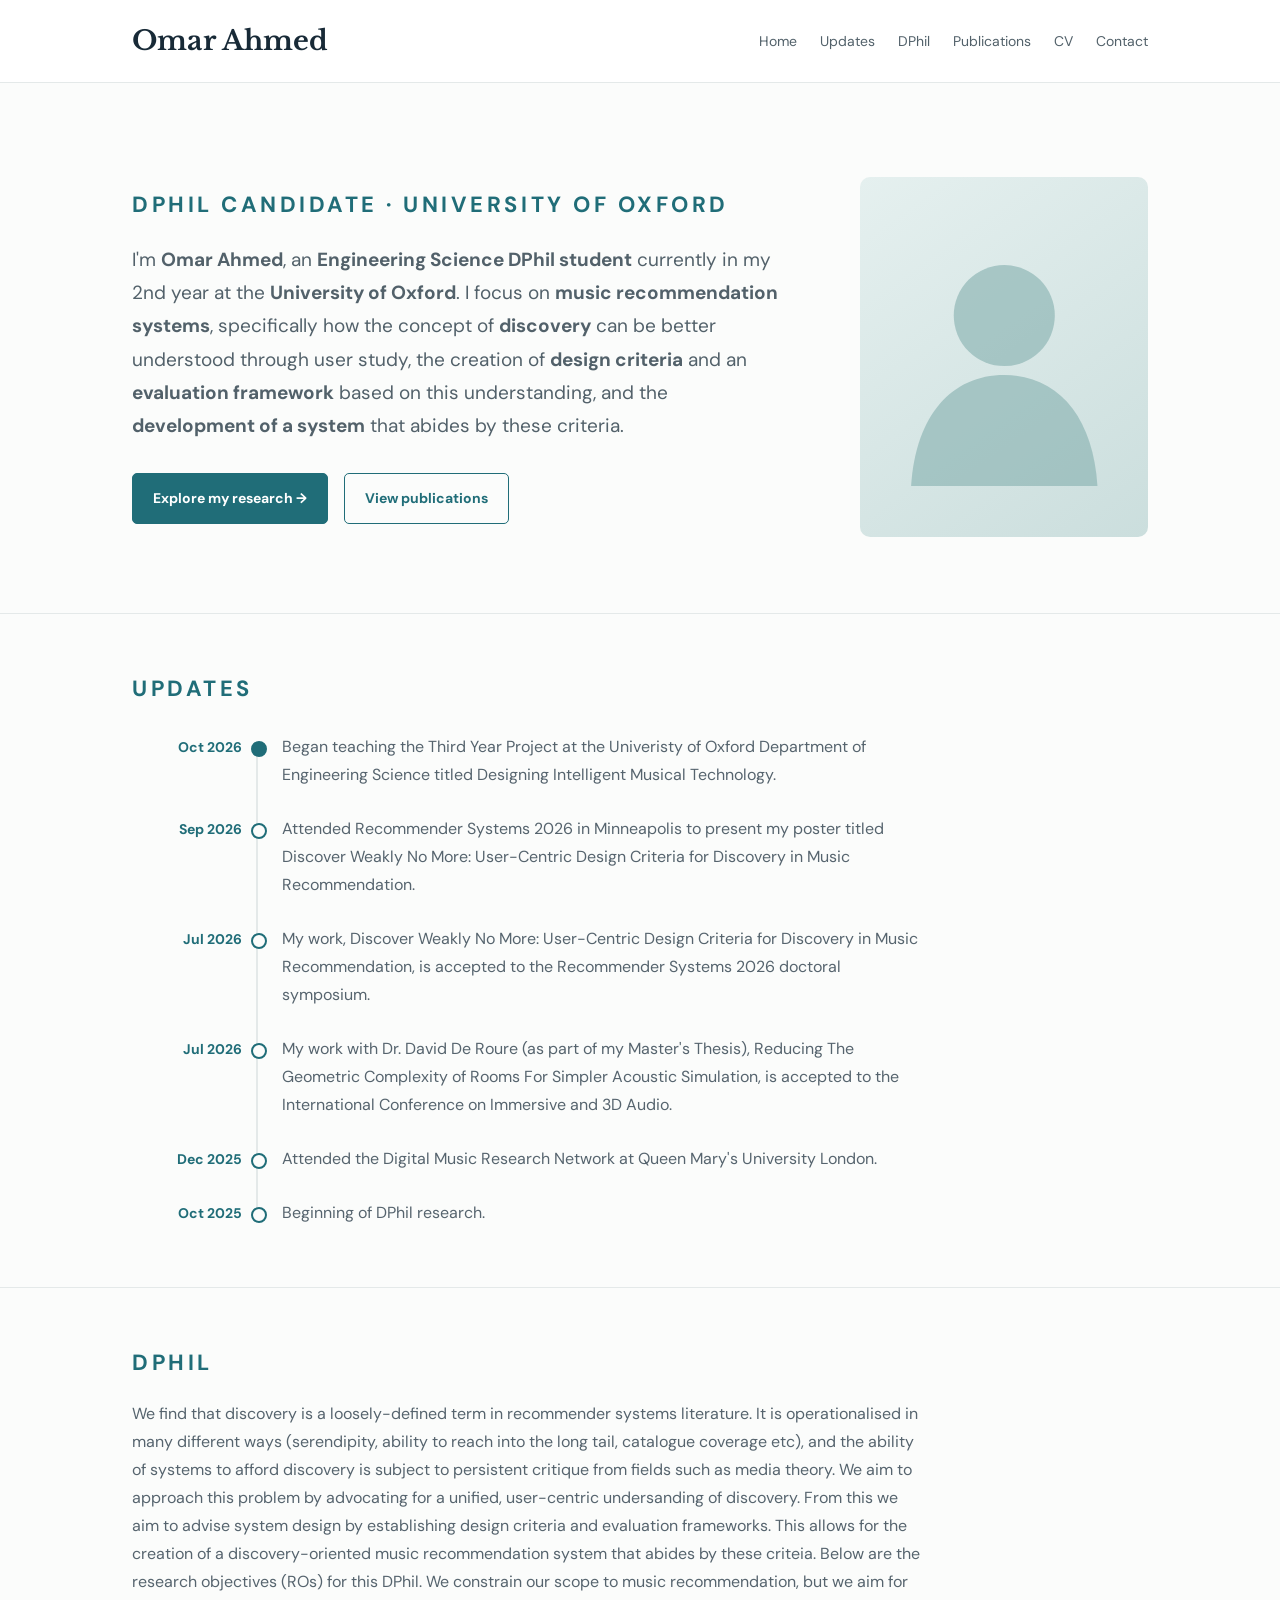
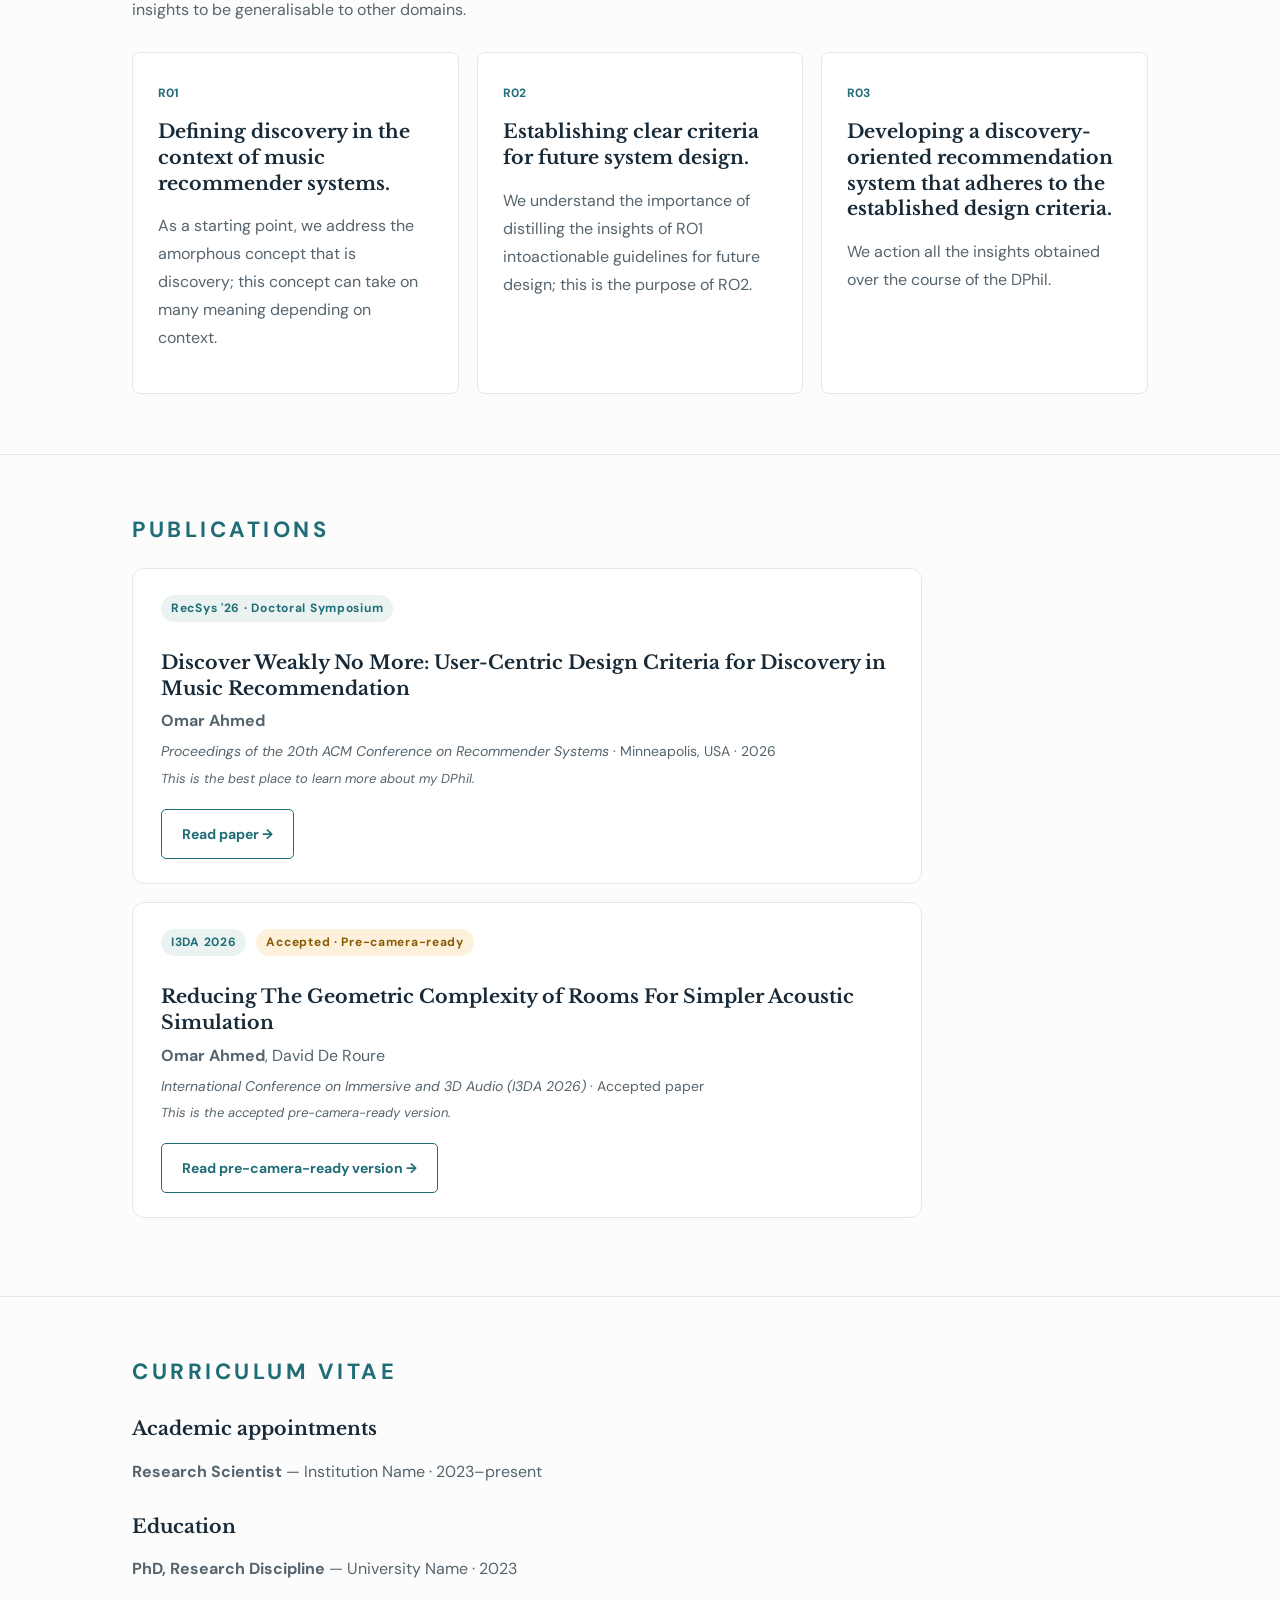
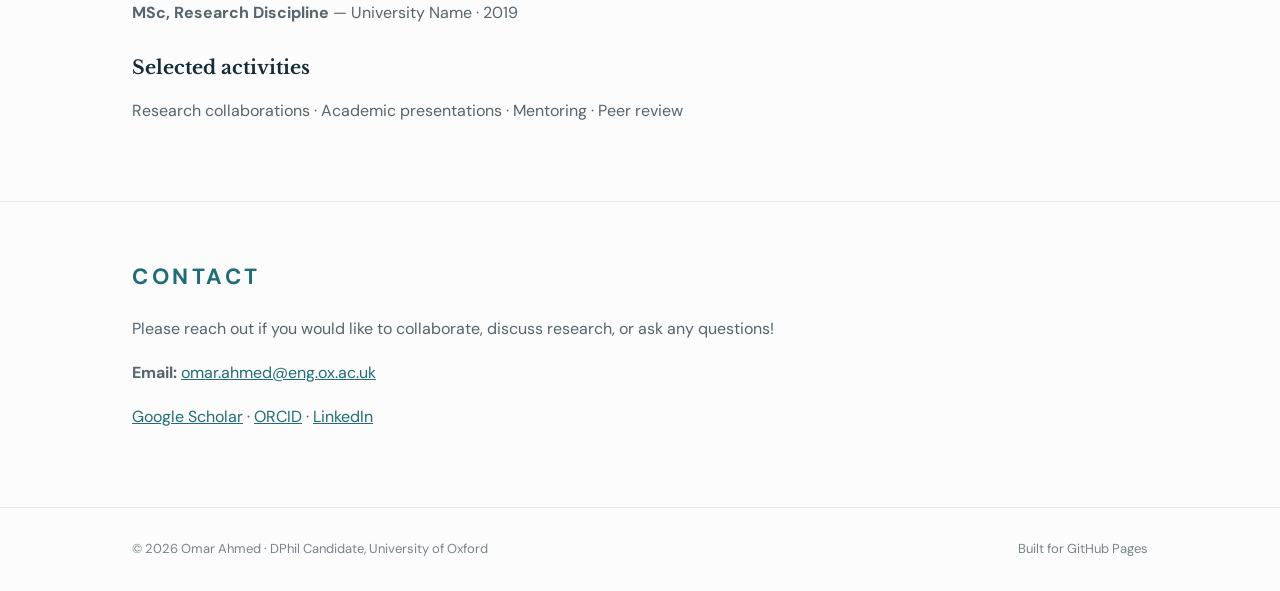
==== docs/index.html @ 311ccd36 "Typo." ====
<!doctype html>
<html lang="en">
<head>
  <meta charset="utf-8">
  <meta name="viewport" content="width=device-width,initial-scale=1">
  <meta name="description" content="Academic profile, research interests, and publications of Omar Ahmed, DPhil Candidate at the University of Oxford.">
  <title>Omar Ahmed</title>
  <link rel="stylesheet" href="assets/style.css">
</head>
<body>
  <header class="top">
    <div class="wrap nav">
      <a class="brand" href="#home">Omar Ahmed</a>
      <nav class="links" aria-label="Main navigation">
        <a href="#home">Home</a>
        <a href="#updates">Updates</a>
        <a href="#dphil">DPhil</a>
        <a href="#publications">Publications</a>
        <a href="#cv">CV</a>
        <a href="#contact">Contact</a>
      </nav>
    </div>
  </header>

  <main>
    <!-- ===== HOME ===== -->
    <section id="home" class="wrap hero">
      <div>
        <h1 class="eyebrow">DPhil Candidate · University of Oxford</h1>
        <p class="lead">I'm <strong>Omar Ahmed</strong>, an <strong>Engineering Science DPhil student</strong> currently in my 2nd year at the <strong>University of Oxford</strong>. I focus on <strong>music recommendation systems</strong>, specifically how the concept of <strong>discovery</strong> can be better understood through user study, the creation of <strong>design criteria</strong> and an <strong>evaluation framework</strong> based on this understanding, and the <strong>development of a system</strong> that abides by these criteria.</p>
        <a class="btn primary" href="#dphil">Explore my research →</a>
        <a class="btn" href="#publications">View publications</a>
      </div>
      <div class="portrait" role="img" aria-label="Abstract placeholder for a profile photograph">
        <svg viewBox="0 0 200 230" xmlns="http://www.w3.org/2000/svg"><circle cx="100" cy="78" r="45" fill="#8bb4b3"/><path d="M17 230c4-63 36-99 83-99s79 36 83 99" fill="#8bb4b3"/></svg>
      </div>
    </section>

    <!-- ===== UPDATES ===== -->
    <section id="updates" class="section">
      <div class="wrap">
        <h2 class="eyebrow">Updates</h2>
        <!-- Newest first. To add an update, copy one <li>…</li> block to the top of the list and edit the date and text. -->
        <ol class="timeline">
          <li>
            <time datetime="2026-09">Oct 2026</time>
            <p>Began teaching the Third Year Project at the Univeristy of Oxford Department of Engineering Science titled Designing Intelligent Musical Technology.</p>
          </li>
          <li>
            <time datetime="2026-09">Sep 2026</time>
            <p>Attended Recommender Systems 2026 in Minneapolis to present my poster titled Discover Weakly No More: User-Centric Design Criteria for Discovery in Music Recommendation.</p>
          </li>
          <li>
            <time datetime="2026-07">Jul 2026</time>
            <p>My work, Discover Weakly No More: User-Centric Design Criteria for Discovery in Music Recommendation, is accepted to the Recommender Systems 2026 doctoral symposium.</p>
          </li>
          <li>
            <time datetime="2026-07">Jul 2026</time>
            <p>My work with Dr. David De Roure (as part of my Master's Thesis), Reducing The Geometric Complexity of Rooms For Simpler Acoustic Simulation, is accepted to the International Conference on Immersive and 3D Audio.</p>
          </li>
          <li>
            <time datetime="2025-12">Dec 2025</time>
            <p>Attended the Digital Music Research Network at Queen Mary's University London.</p>
          </li>
          <li>
            <time datetime="2025-10">Oct 2025</time>
            <p>Beginning of DPhil research.</p>
          </li>
        </ol>
      </div>
    </section>

    <!-- ===== DPHIL ===== -->
    <section id="dphil" class="section">
      <div class="wrap">
        <h2 class="eyebrow">DPhil</h2>
        <div class="bodycopy">
          <p>We find that discovery is a loosely-defined term in recommender systems literature. It is operationalised in many different ways (serendipity, ability to reach into the long tail, catalogue coverage etc), and the ability of systems to afford discovery is subject to persistent critique from fields such as media theory. We aim to approach this problem by advocating for a unified, user-centric undersanding of discovery. From this we aim to advise system design by establishing design criteria and evaluation frameworks. This allows for the creation of a discovery-oriented music recommendation system that abides by these criteia. Below are the research objectives (ROs) for this DPhil. We constrain our scope to music recommendation, but we aim for insights to be generalisable to other domains.</p>
        </div>
        <div class="grid">
          <article class="card"><span>R01</span><h3>Defining discovery in the context of music recommender systems.</h3><p>As a starting point, we address the amorphous concept that is discovery; this concept can take on many meaning depending on context.</p></article>
          <article class="card"><span>R02</span><h3>Establishing clear criteria for future system design.</h3><p>We understand the importance of distilling the insights of RO1 intoactionable guidelines for future design; this is the purpose of RO2.</p></article>
          <article class="card"><span>R03</span><h3>Developing a discovery-oriented recommendation system that adheres to the established design criteria.</h3><p>We action all the insights obtained over the course of the DPhil.</p></article>
        </div>
      </div>
    </section>

    <!-- ===== PUBLICATIONS ===== -->
    <section id="publications" class="section">
      <div class="wrap">
        <h2 class="eyebrow">Publications</h2>
        <div class="bodycopy">
          <!-- To add a publication, copy one <article class="pub-card">…</article> block (newest first) and edit it. -->
          <article class="pub-card">
            <span class="pub-venue">RecSys '26 · Doctoral Symposium</span>
            <h3>Discover Weakly No More: User-Centric Design Criteria for Discovery in Music Recommendation</h3>
            <p class="pub-authors"><strong>Omar Ahmed</strong></p>
            <p class="pub-meta"><em>Proceedings of the 20th ACM Conference on Recommender Systems</em> · Minneapolis, USA · 2026</p>
            <p class="pub-note">This is the best place to learn more about my DPhil.</p>
            <a class="btn" href="https://doi.org/10.1145/3773078.3831939" target="_blank" rel="noopener">Read paper →</a>
          </article>
          <article class="pub-card">
            <span class="pub-venue">I3DA 2026</span> <span class="pub-status">Accepted · Pre-camera-ready</span>
            <h3>Reducing The Geometric Complexity of Rooms For Simpler Acoustic Simulation</h3>
            <p class="pub-authors"><strong>Omar Ahmed</strong>, David De Roure</p>
            <p class="pub-meta"><em>International Conference on Immersive and 3D Audio (I3DA 2026)</em> · Accepted paper</p>
            <p class="pub-note">This is the accepted pre-camera-ready version.</p>
            <a class="btn" href="https://drive.google.com/file/d/1aXZH6NoQjSpm8DouuwkZsJVxv54fdjSW/view" target="_blank" rel="noopener">Read pre-camera-ready version →</a>
          </article>
        </div>
      </div>
    </section>

    <!-- ===== CV ===== -->
    <section id="cv" class="section">
      <div class="wrap">
        <h2 class="eyebrow">Curriculum vitae</h2>
        <div class="bodycopy">
          <h3>Academic appointments</h3>
          <p><strong>Research Scientist</strong> — Institution Name · 2023–present</p>
          <h3>Education</h3>
          <p><strong>PhD, Research Discipline</strong> — University Name · 2023</p>
          <p><strong>MSc, Research Discipline</strong> — University Name · 2019</p>
          <h3>Selected activities</h3>
          <p>Research collaborations · Academic presentations · Mentoring · Peer review</p>
          <!-- Add your CV as docs/cv.pdf, then remove the comment markers around this button:
          <p><a class="btn primary" href="cv.pdf" download>Download CV (PDF)</a></p>
          -->
        </div>
      </div>
    </section>

    <!-- ===== CONTACT ===== -->
    <section id="contact" class="section">
      <div class="wrap">
        <h2 class="eyebrow">Contact</h2>
        <div class="bodycopy">
          <p>Please reach out if you would like to collaborate, discuss research, or ask any questions!</p>
          <p><strong>Email:</strong> <a href="mailto:omar.ahmed@eng.ox.ac.uk">omar.ahmed@eng.ox.ac.uk</a></p>
          <p><a href="https://scholar.google.com/citations?hl=en&user=UNm_Z9YAAAAJ">Google Scholar</a> · <a href="https://orcid.org/0009-0005-3501-5098">ORCID</a> · <a href="https://www.linkedin.com/in/omar-hmb-ahmed">LinkedIn</a></p>
        </div>
      </div>
    </section>
  </main>

  <footer class="footer">
    <div class="wrap"><span>© 2026 Omar Ahmed · DPhil Candidate, University of Oxford</span><span>Built for GitHub Pages</span></div>
  </footer>

  <!-- Back-to-top button: appears once you scroll down past the first screen -->
  <a href="#home" class="to-top" id="toTop" aria-label="Back to top">↑</a>
  <script>
    var toTop = document.getElementById('toTop');
    window.addEventListener('scroll', function () {
      toTop.classList.toggle('show', window.scrollY > 500);
    });
  </script>
</body>
</html>
---- docs/assets/style.css ----
@import url('https://fonts.googleapis.com/css2?family=DM+Sans:wght@400;500;600;700&family=Libre+Baskerville:wght@400;700&display=swap');:root{--ink:#182a37;--muted:#64717a;--accent:#206d78;--line:#e4e9e9;--bg:#fbfcfb}*{box-sizing:border-box}html{scroll-behavior:smooth}body{margin:0;background:var(--bg);color:var(--ink);font-family:'DM Sans',sans-serif;line-height:1.75}a{color:var(--accent)}.wrap{max-width:1080px;margin:auto;padding:0 32px}.top{border-bottom:1px solid var(--line);background:white}.nav{min-height:82px;display:flex;align-items:center;justify-content:space-between;gap:20px}.brand{font-family:'Libre Baskerville',serif;font-size:27px;color:var(--ink);text-decoration:none;font-weight:700}.links{display:flex;gap:23px;flex-wrap:wrap}.links a{color:#52616a;text-decoration:none;font-size:14px}.links a:hover,.links a[aria-current]{color:var(--accent)}.hero{padding-block:94px 76px;display:grid;grid-template-columns:1.6fr .7fr;gap:70px;align-items:center}.eyebrow{text-transform:uppercase;letter-spacing:.19em;color:var(--accent);font-size:12px;font-weight:700}h1,h2,h3{font-family:'Libre Baskerville',serif;line-height:1.35}h1{font-size:clamp(37px,5vw,62px);margin:14px 0 21px;letter-spacing:-.045em}h2{font-size:32px;letter-spacing:-.035em}h3{font-size:19px}.lead{font-size:19px;color:#52616a;max-width:650px}.btn{display:inline-block;padding:12px 20px;border:1px solid var(--accent);border-radius:5px;text-decoration:none;margin:12px 12px 0 0;font-size:14px;font-weight:700}.btn.primary{background:var(--accent);color:white}.portrait{aspect-ratio:4/5;background:linear-gradient(145deg,#e5f0ef,#cbdedd);border-radius:10px;display:grid;place-items:center;overflow:hidden}.portrait svg{width:78%;opacity:.65}.section{padding:60px 0;border-top:1px solid var(--line)}.section p{color:#56646e}.grid{display:grid;grid-template-columns:repeat(3,1fr);gap:18px;margin-top:28px}.card{background:white;border:1px solid var(--line);padding:25px;border-radius:8px}.card span{color:var(--accent);font-weight:700;font-size:12px}.card h3{margin:13px 0 8px}.pagehead{padding:65px 0 35px}.pagehead h1{font-size:47px}.bodycopy{max-width:790px;padding-bottom:65px}.bodycopy h2{margin-top:38px}.pub{padding:24px 0;border-bottom:1px solid var(--line)}.pub h3{margin:0 0 8px}.pub p{margin:4px 0}.small{font-size:14px}.footer{border-top:1px solid var(--line);padding:30px 0;color:#78858a;font-size:13px}.footer .wrap{display:flex;justify-content:space-between;gap:20px}.note{background:#eaf3f1;padding:18px 22px;border-left:3px solid var(--accent);border-radius:3px}@media(max-width:760px){.nav{align-items:flex-start;flex-direction:column;padding-top:22px;padding-bottom:22px}.links{gap:14px}.hero{grid-template-columns:1fr;padding-block:55px}.portrait{max-width:260px}.grid{grid-template-columns:1fr}.pagehead h1{font-size:37px}.footer .wrap{display:block}}
/* Single-page layout: navbar stays at the top, nav links scroll to sections */
.top{position:sticky;top:0;z-index:10}
section[id]{scroll-margin-top:82px}
.section .bodycopy{padding-bottom:0}
.section .bodycopy h3{margin:28px 0 6px}
@media(max-width:760px){.nav{min-height:0;padding-top:14px;padding-bottom:14px;gap:6px}section[id]{scroll-margin-top:110px}}
/* Updates timeline: date on the left, dot on the line, text on the right */
.timeline{list-style:none;margin:28px 0 0;padding:0;max-width:790px}
.timeline li{display:grid;grid-template-columns:110px 1fr;gap:0 28px;position:relative;padding-bottom:26px}
.timeline li:last-child{padding-bottom:0}
.timeline li::before{content:"";position:absolute;left:124px;top:14px;bottom:-14px;width:2px;background:var(--line)}
.timeline li:last-child::before{display:none}
.timeline li::after{content:"";position:absolute;left:119px;top:8px;width:12px;height:12px;border-radius:50%;background:var(--bg);border:2px solid var(--accent)}
.timeline li:first-child::after{background:var(--accent)}
.timeline time{text-align:right;color:var(--accent);font-weight:700;font-size:14px;padding-top:2px;white-space:nowrap}
.timeline p{margin:0 0 0 12px;color:#56646e}
@media(max-width:760px){.timeline li{grid-template-columns:1fr;padding-left:28px}.timeline li::before{left:5px}.timeline li::after{left:0}.timeline time{text-align:left}.timeline p{margin:0}}
/* Section labels used as the section headings (and the line above the intro) */
h1.eyebrow,h2.eyebrow{font-family:'DM Sans',sans-serif;font-size:22px;letter-spacing:.16em;line-height:1.4;margin:0 0 22px}
@media(max-width:760px){h1.eyebrow,h2.eyebrow{font-size:18px}}

/* Publication cards: rounded box with venue tag, title, authors, venue, and link */
.pub-card{background:white;border:1px solid var(--line);border-radius:12px;padding:24px 28px;margin-bottom:18px}
.pub-card h3{margin:10px 0 6px}
.pub-card p{margin:4px 0}
.pub-venue{display:inline-block;background:#eaf3f1;color:var(--accent);font-weight:700;font-size:12px;letter-spacing:.06em;padding:3px 10px;border-radius:999px}
.pub-authors{color:var(--ink)}
.pub-meta{font-size:14px;color:var(--muted)}
.pub-card .btn{margin-top:14px}
@media(max-width:760px){.pub-card{padding:20px}}
.pub-status{display:inline-block;background:#fdf1dc;color:#8a5a00;font-weight:700;font-size:12px;letter-spacing:.06em;padding:3px 10px;border-radius:999px;margin-left:6px}
.pub-note{font-size:13px;color:var(--muted);font-style:italic}
/* Back-to-top button: hidden until the page is scrolled down */
.to-top{position:fixed;right:24px;bottom:calc(24px + env(safe-area-inset-bottom,0px));width:46px;height:46px;border-radius:50%;background:var(--accent);color:white;display:grid;place-items:center;text-decoration:none;font-size:20px;font-weight:700;box-shadow:0 4px 14px rgba(24,42,55,.18);opacity:0;visibility:hidden;transform:translateY(10px);transition:opacity .25s,transform .25s,visibility .25s;z-index:20}
.to-top.show{opacity:1;visibility:visible;transform:none}
.to-top:hover{background:#185a63}
@media(max-width:760px){.to-top{right:16px;bottom:calc(16px + env(safe-area-inset-bottom,0px))}}
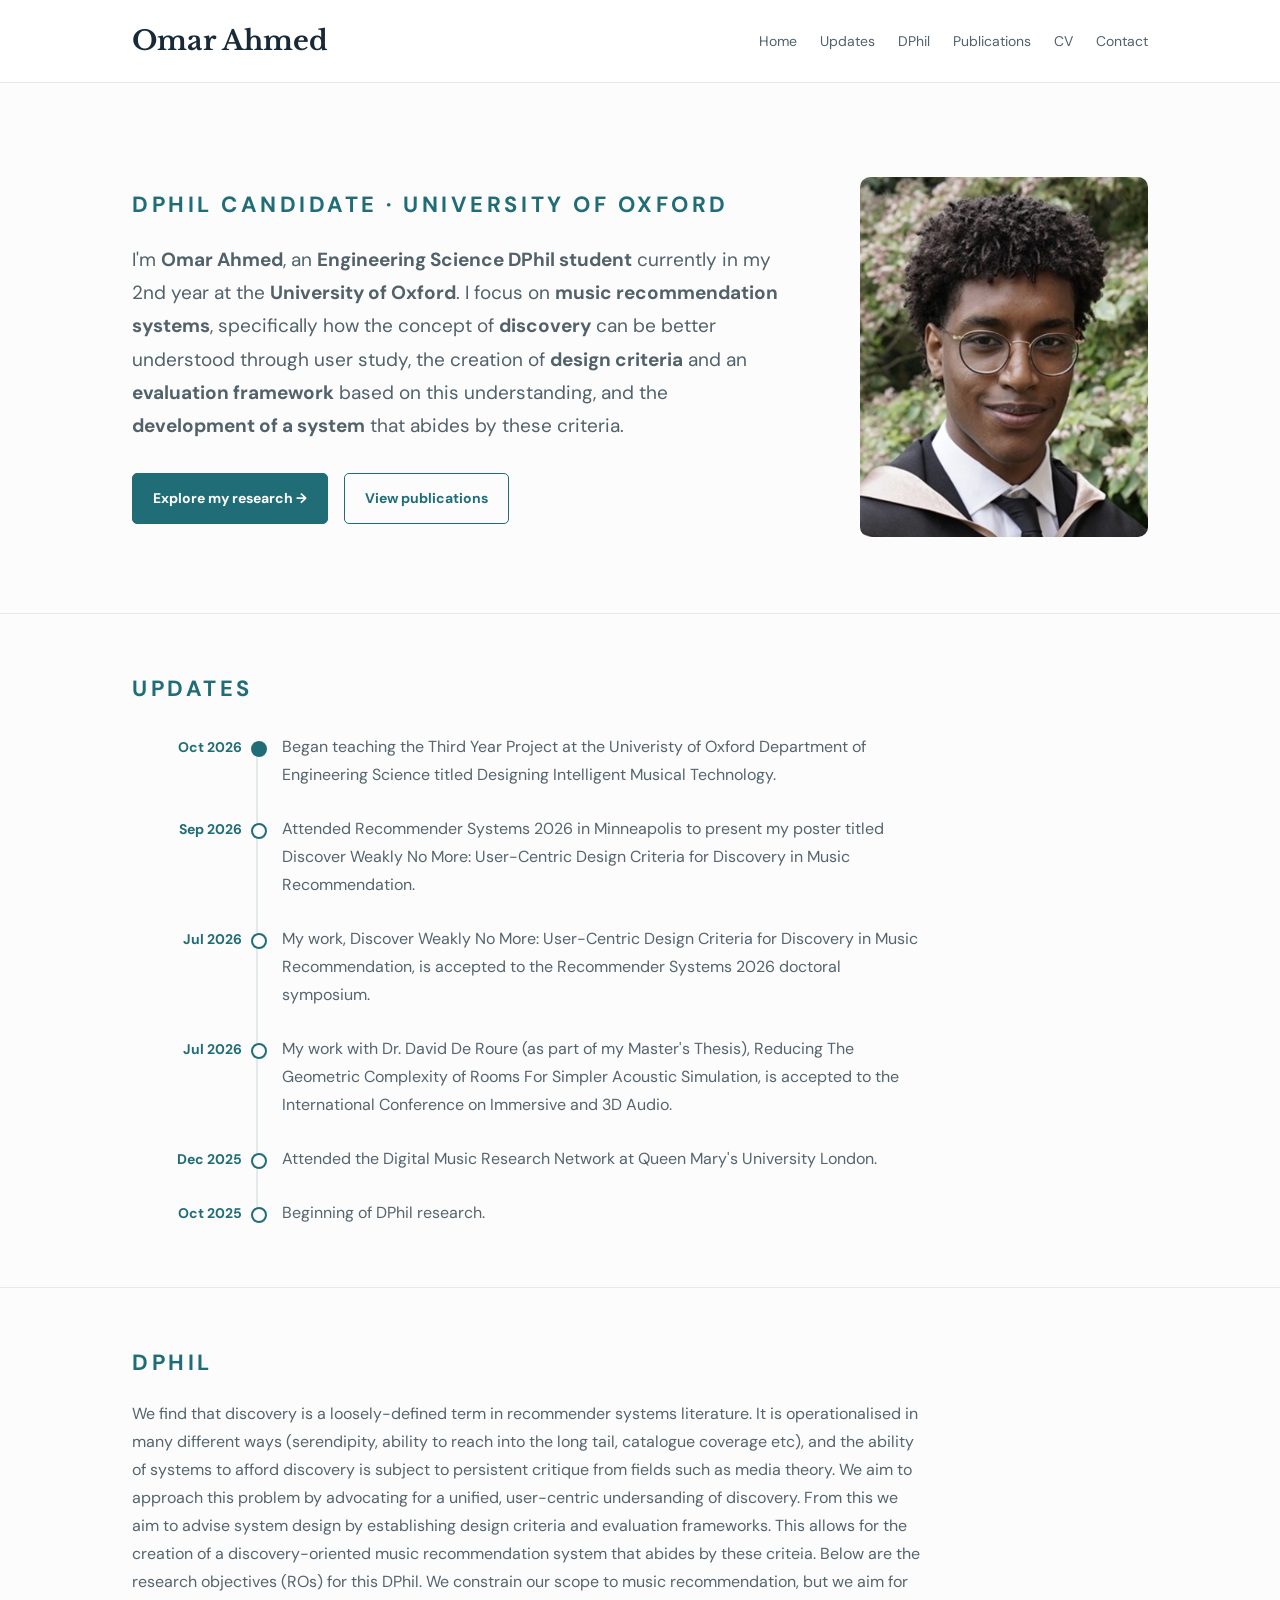
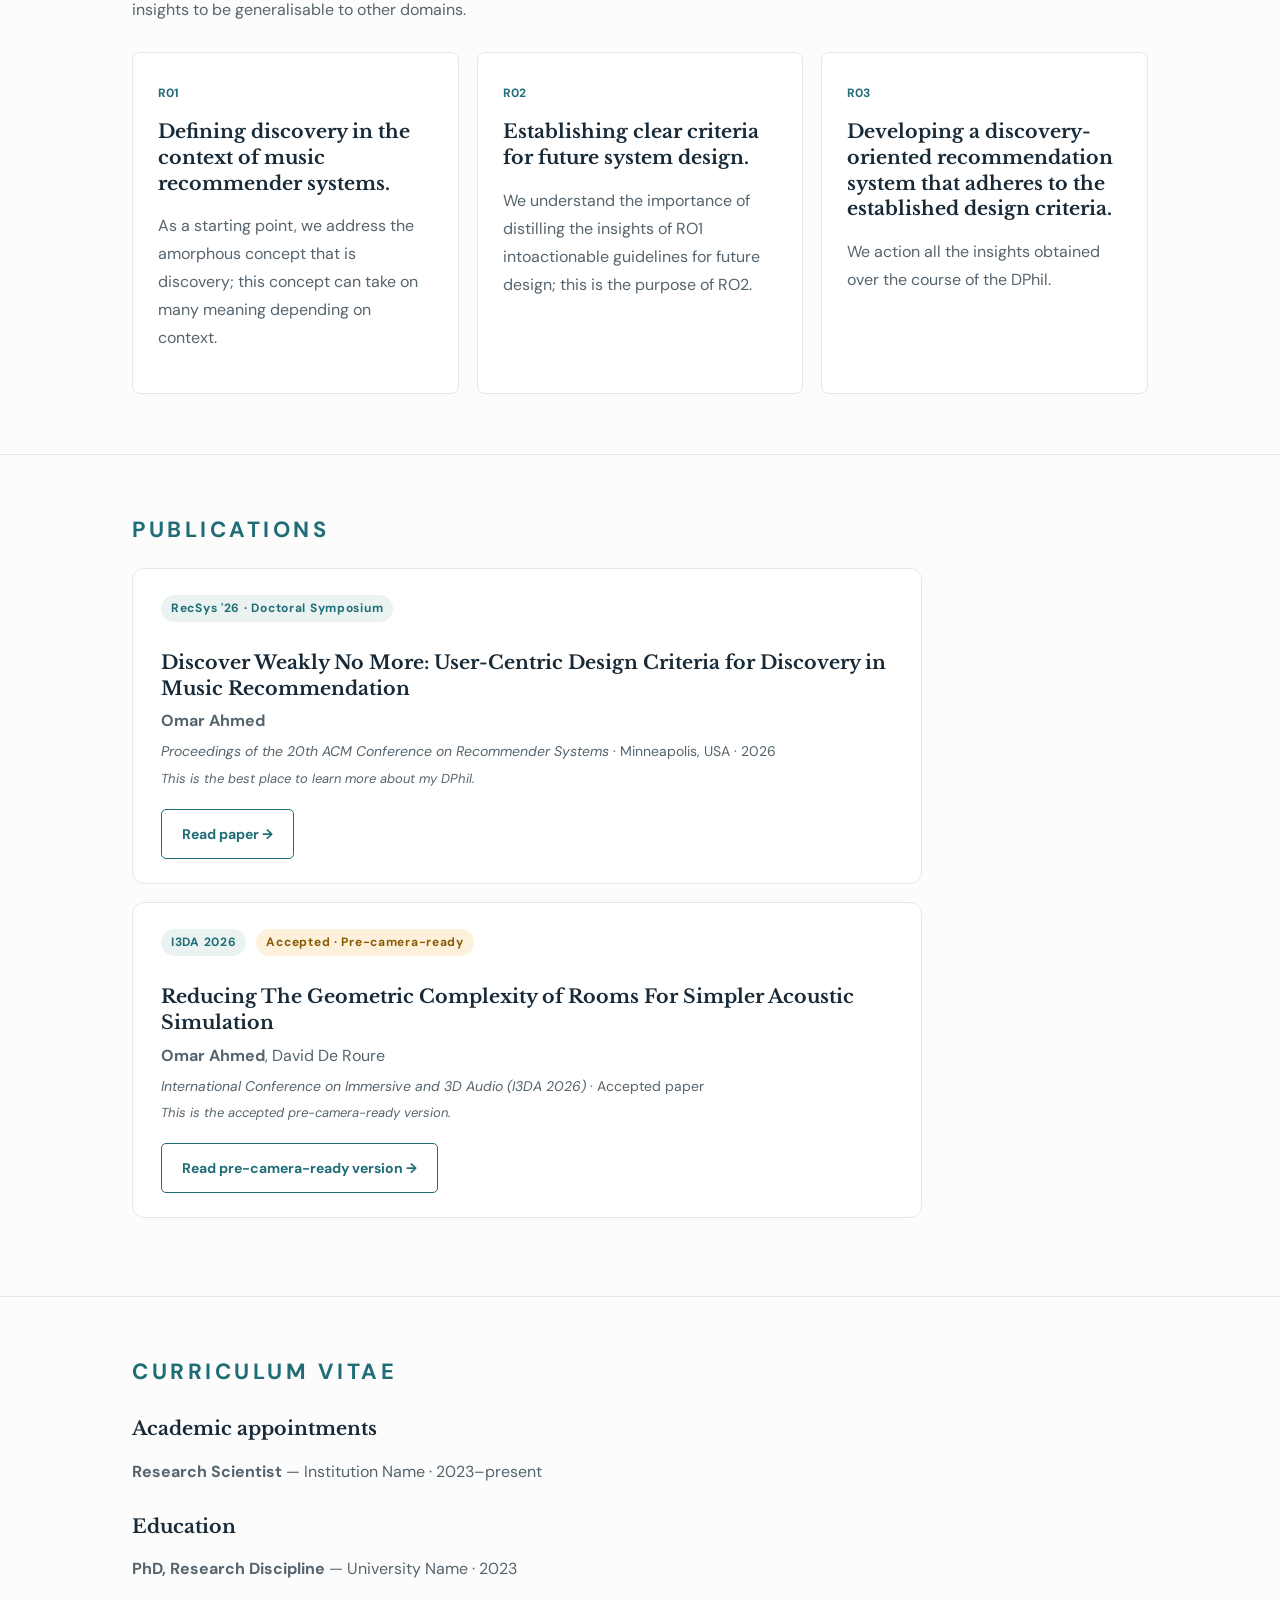
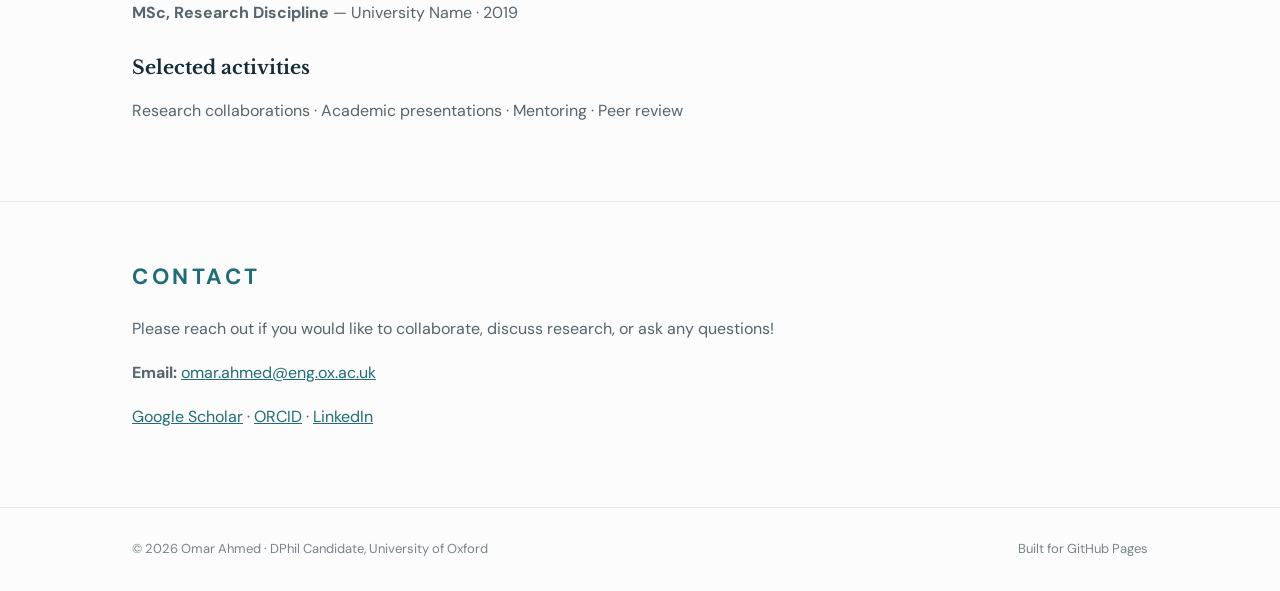
==== commit 358fab54: "Inserted headshot." ====
--- a/docs/index.html
+++ b/docs/index.html
@@ -31,8 +31,8 @@
         <a class="btn primary" href="#dphil">Explore my research →</a>
         <a class="btn" href="#publications">View publications</a>
       </div>
-      <div class="portrait" role="img" aria-label="Abstract placeholder for a profile photograph">
-        <svg viewBox="0 0 200 230" xmlns="http://www.w3.org/2000/svg"><circle cx="100" cy="78" r="45" fill="#8bb4b3"/><path d="M17 230c4-63 36-99 83-99s79 36 83 99" fill="#8bb4b3"/></svg>
+      <div class="portrait">
+        <img src="assets/headshot.png" alt="Photo of Omar Ahmed">
       </div>
     </section>
 
--- a/docs/assets/style.css
+++ b/docs/assets/style.css
@@ -35,4 +35,6 @@
 .to-top{position:fixed;right:24px;bottom:calc(24px + env(safe-area-inset-bottom,0px));width:46px;height:46px;border-radius:50%;background:var(--accent);color:white;display:grid;place-items:center;text-decoration:none;font-size:20px;font-weight:700;box-shadow:0 4px 14px rgba(24,42,55,.18);opacity:0;visibility:hidden;transform:translateY(10px);transition:opacity .25s,transform .25s,visibility .25s;z-index:20}
 .to-top.show{opacity:1;visibility:visible;transform:none}
 .to-top:hover{background:#185a63}
-@media(max-width:760px){.to-top{right:16px;bottom:calc(16px + env(safe-area-inset-bottom,0px))}}+@media(max-width:760px){.to-top{right:16px;bottom:calc(16px + env(safe-area-inset-bottom,0px))}}
+/* Headshot fills the rounded portrait frame */
+.portrait img{width:100%;height:100%;object-fit:cover;display:block}
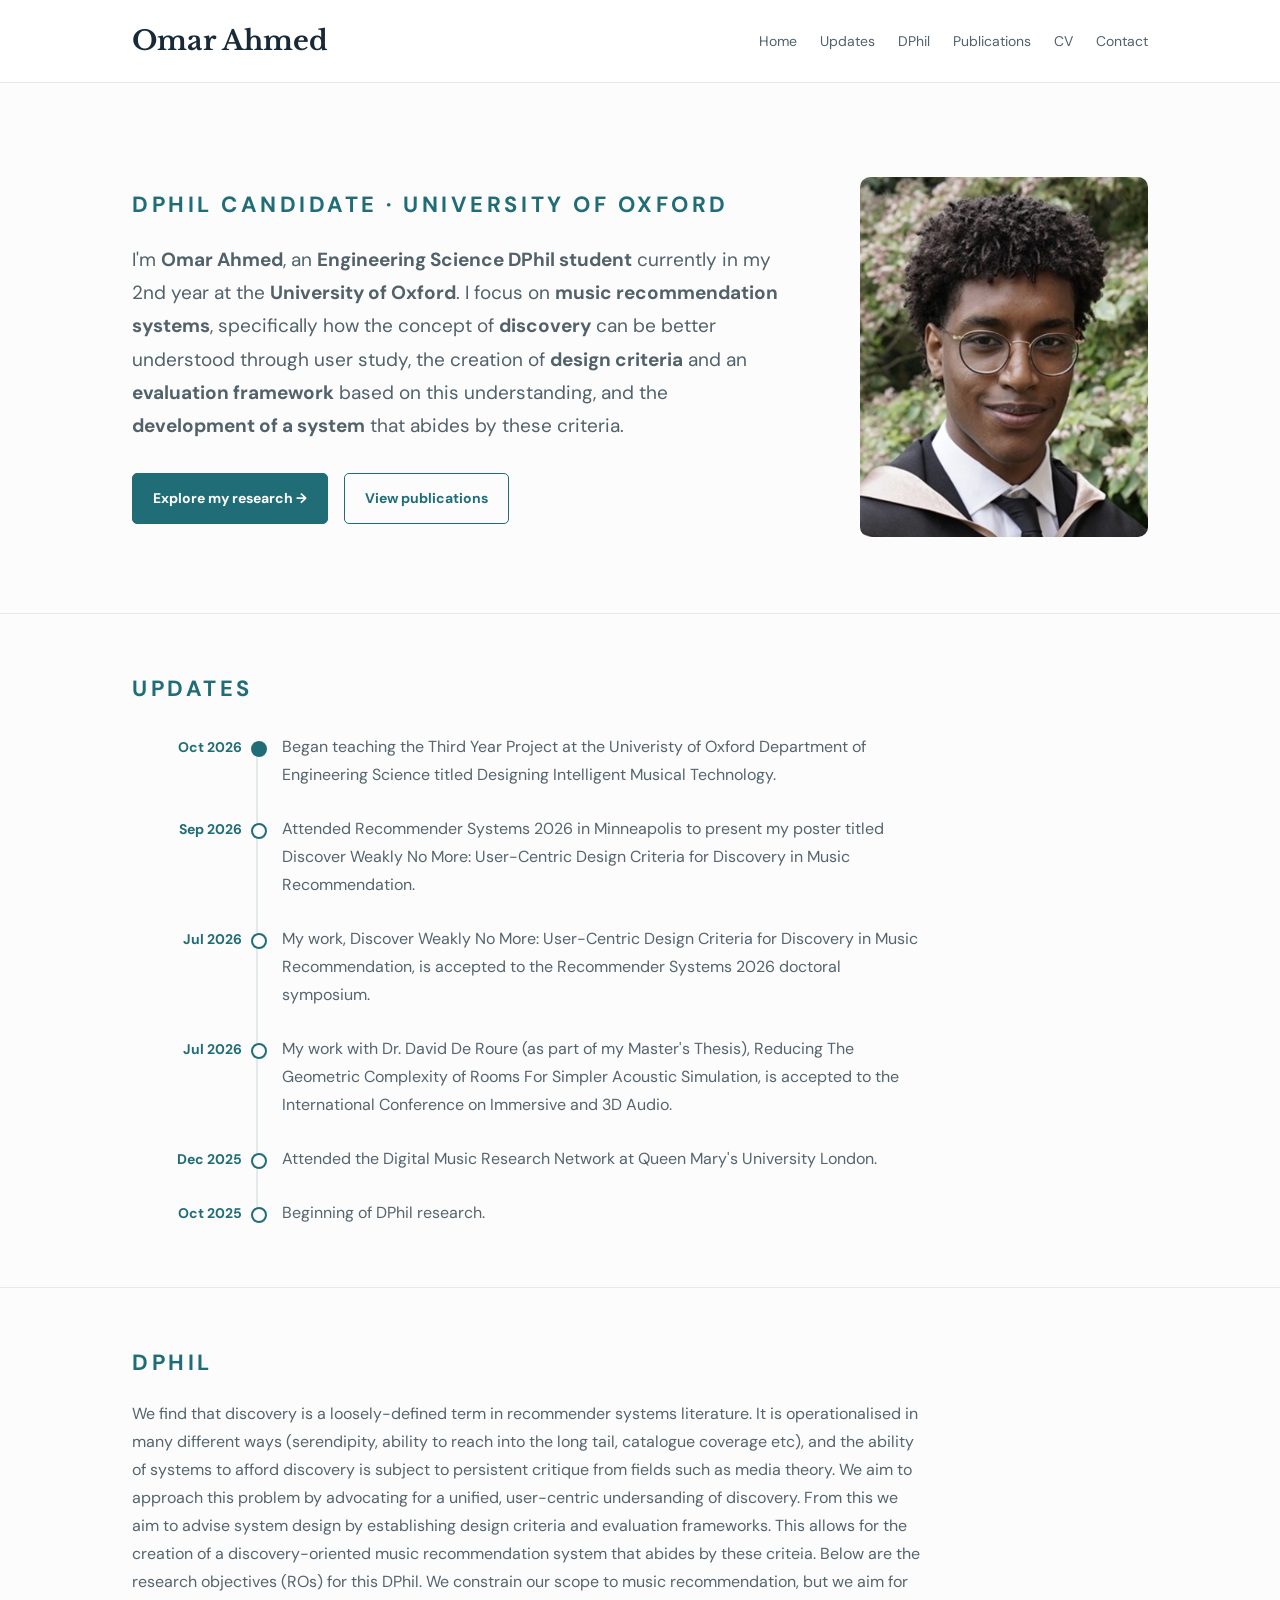
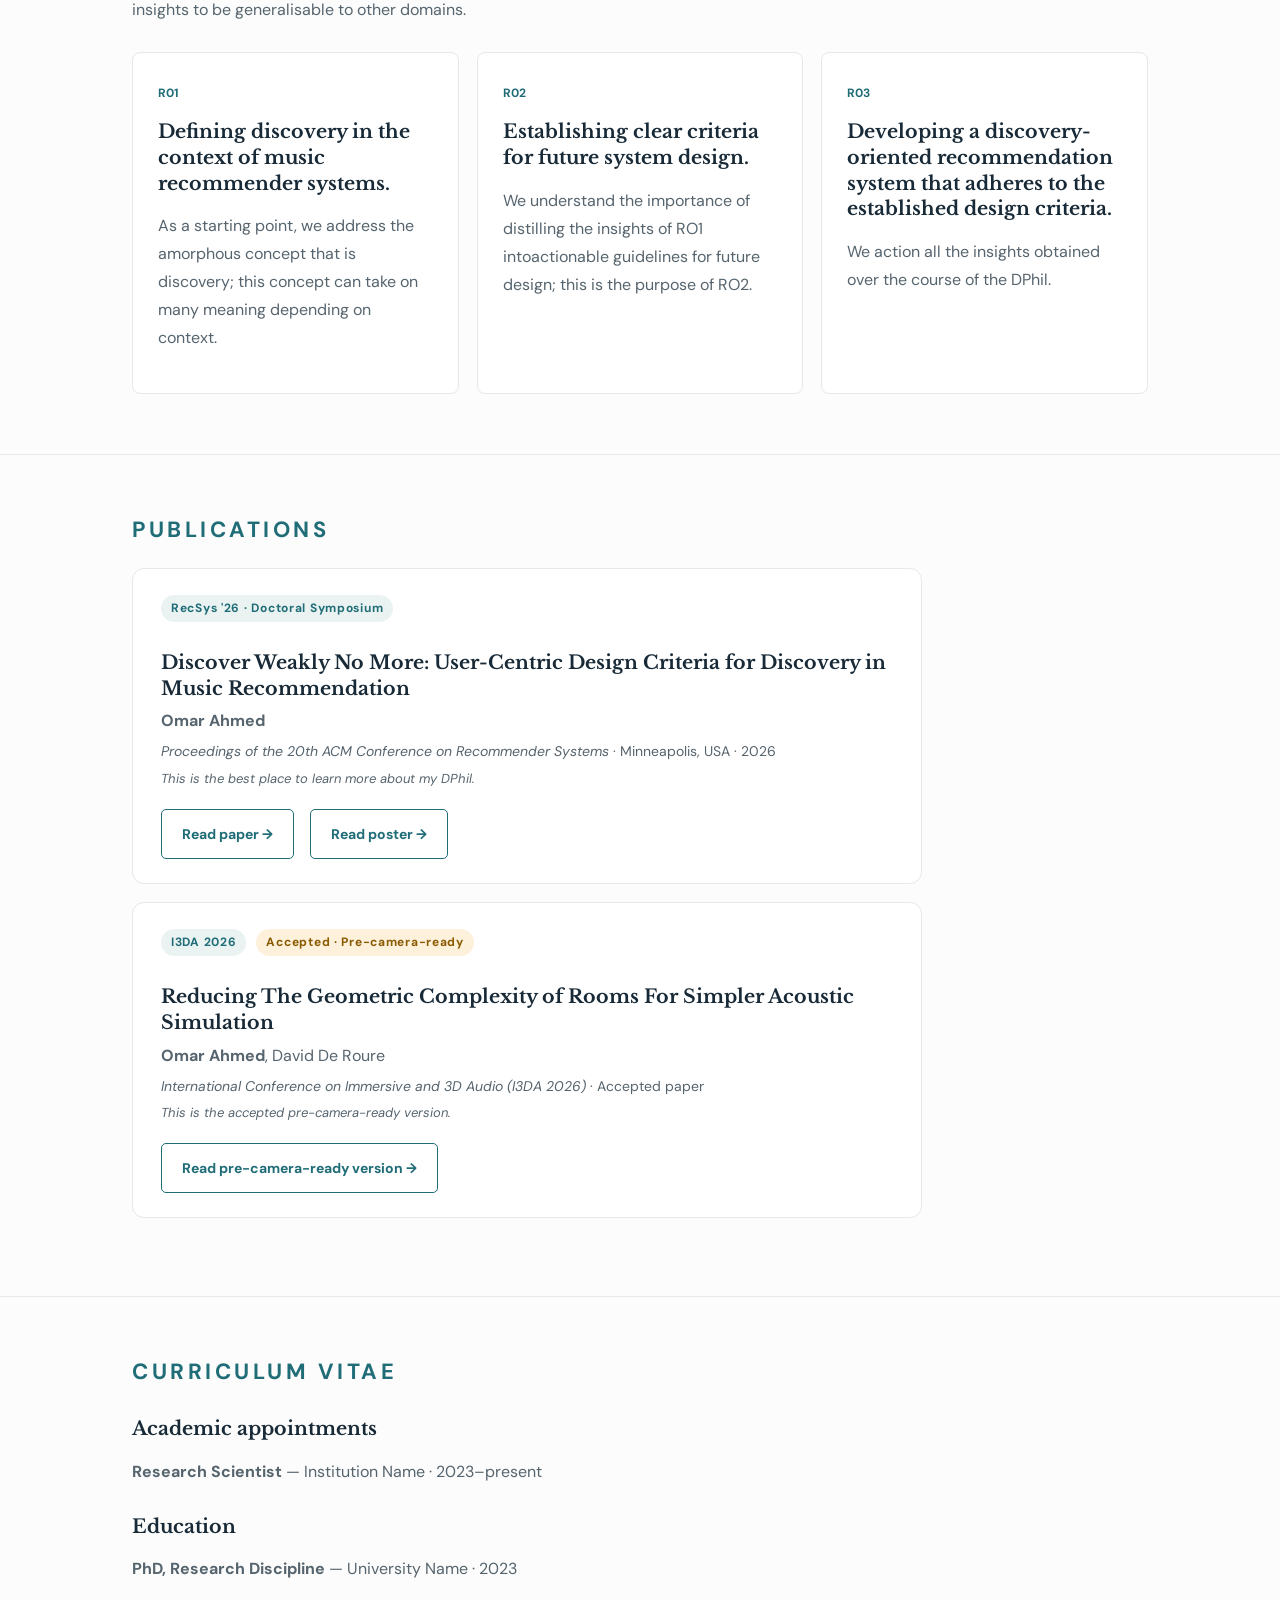
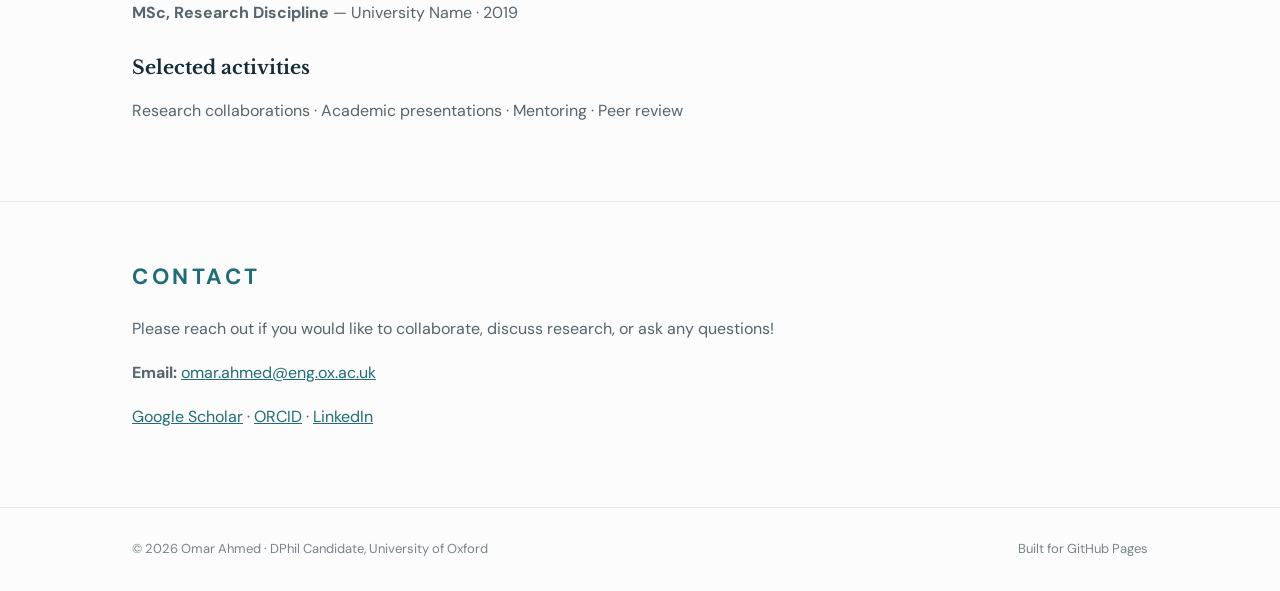
==== commit 4b9a2d58: "Added RecSys poster." ====
--- a/docs/index.html
+++ b/docs/index.html
@@ -98,6 +98,7 @@
             <p class="pub-meta"><em>Proceedings of the 20th ACM Conference on Recommender Systems</em> · Minneapolis, USA · 2026</p>
             <p class="pub-note">This is the best place to learn more about my DPhil.</p>
             <a class="btn" href="https://doi.org/10.1145/3773078.3831939" target="_blank" rel="noopener">Read paper →</a>
+            <a class="btn" href="https://drive.google.com/file/d/1CYUQeSkmGhz77ynq_PtFmq3d0OgROAEz/view?usp=drive_link" target="_blank" rel="noopener">Read poster →</a>
           </article>
           <article class="pub-card">
             <span class="pub-venue">I3DA 2026</span> <span class="pub-status">Accepted · Pre-camera-ready</span>
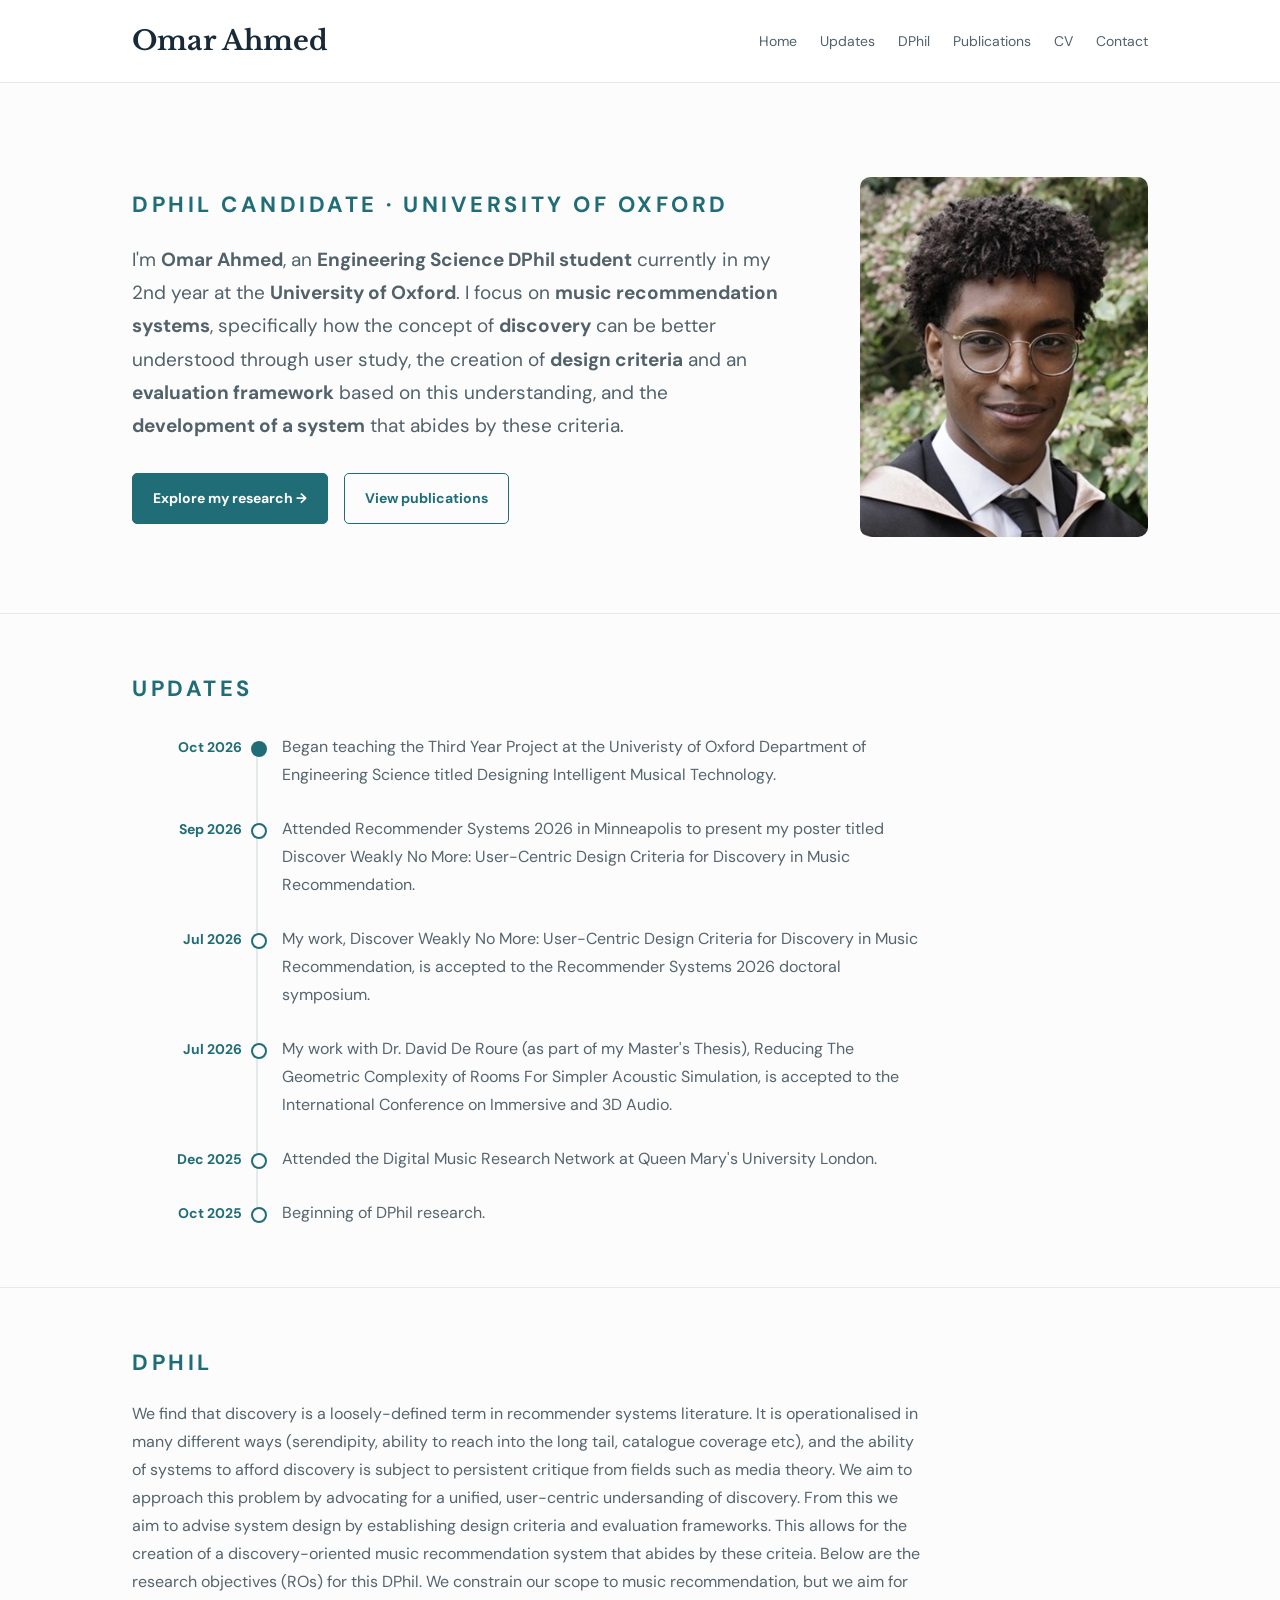
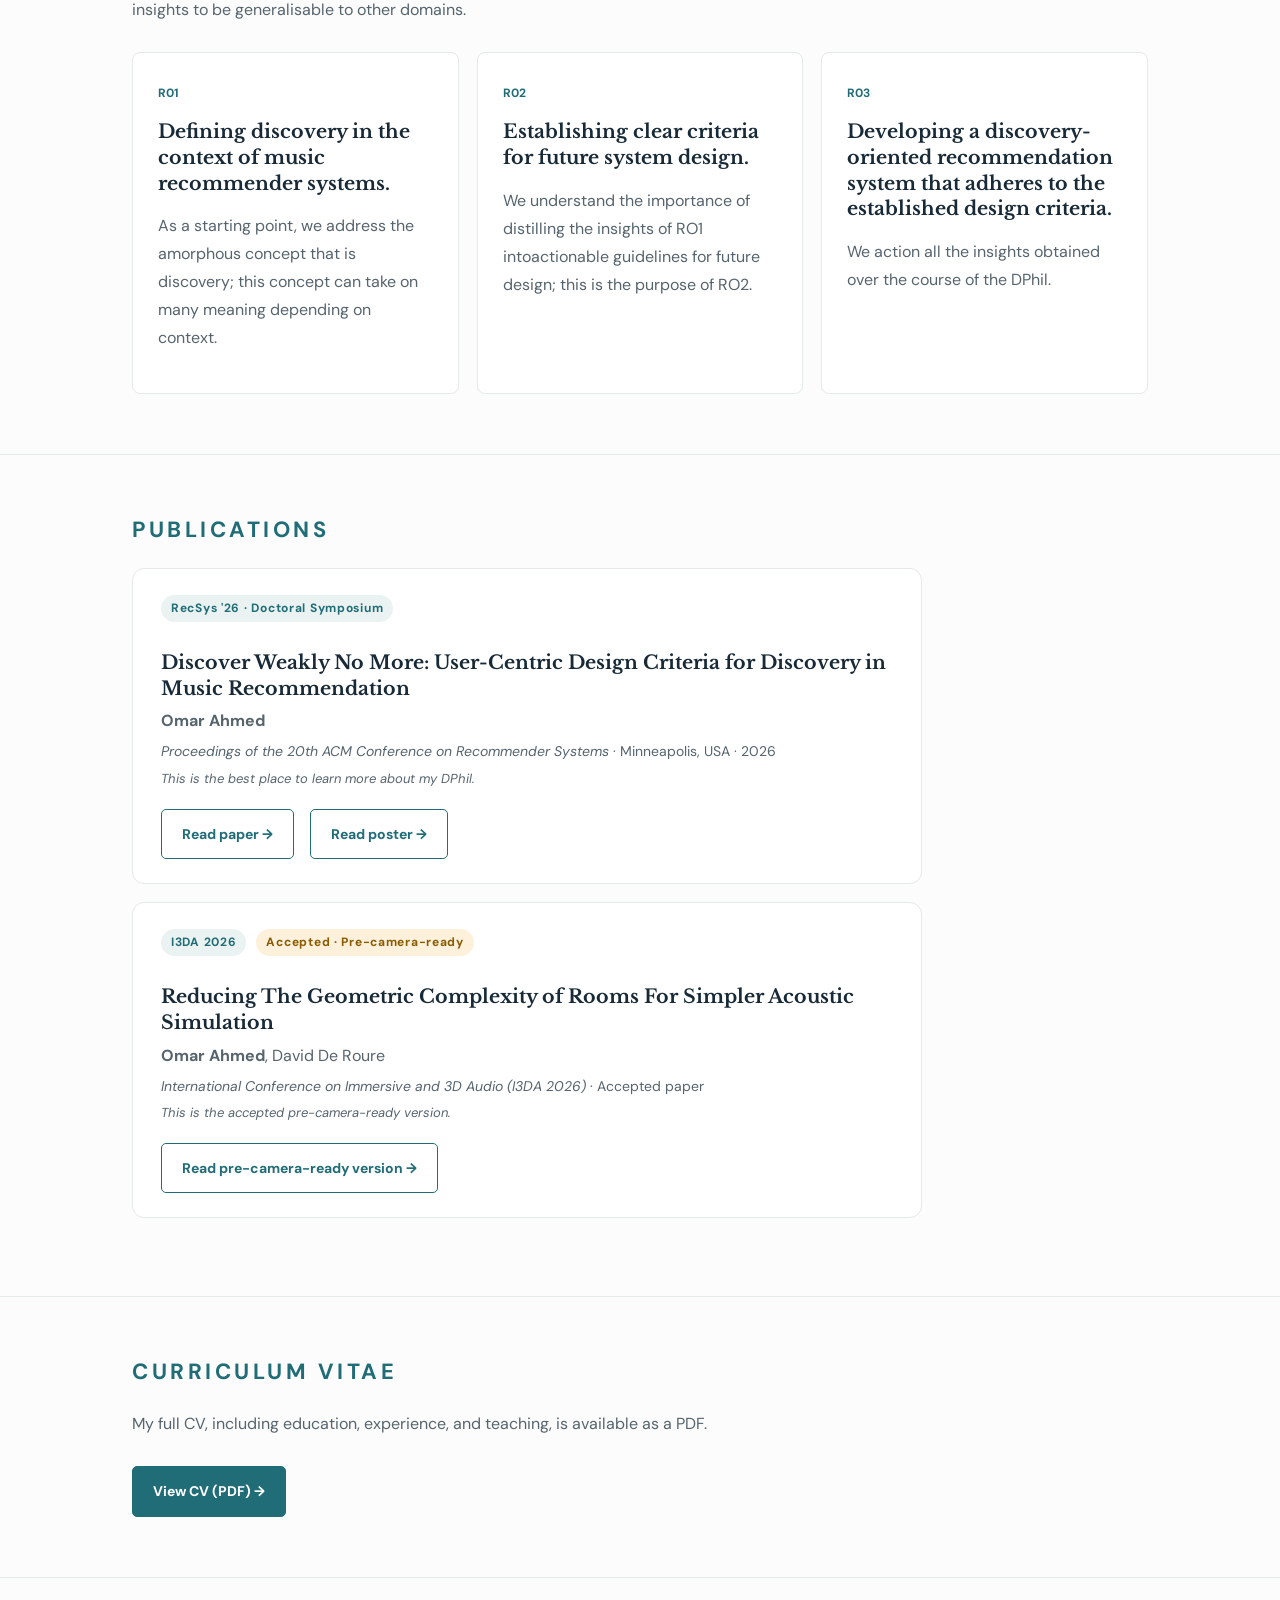
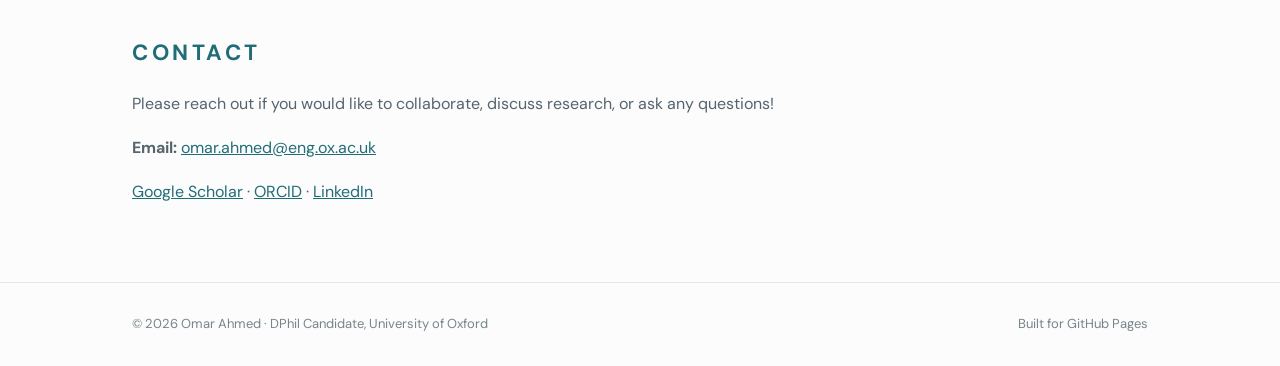
==== commit ee5b1625: "Added CV." ====
--- a/docs/index.html
+++ b/docs/index.html
@@ -117,16 +117,9 @@
       <div class="wrap">
         <h2 class="eyebrow">Curriculum vitae</h2>
         <div class="bodycopy">
-          <h3>Academic appointments</h3>
-          <p><strong>Research Scientist</strong> — Institution Name · 2023–present</p>
-          <h3>Education</h3>
-          <p><strong>PhD, Research Discipline</strong> — University Name · 2023</p>
-          <p><strong>MSc, Research Discipline</strong> — University Name · 2019</p>
-          <h3>Selected activities</h3>
-          <p>Research collaborations · Academic presentations · Mentoring · Peer review</p>
-          <!-- Add your CV as docs/cv.pdf, then remove the comment markers around this button:
-          <p><a class="btn primary" href="cv.pdf" download>Download CV (PDF)</a></p>
-          -->
+          <p>My full CV, including education, experience, and teaching, is available as a PDF.</p>
+          <!-- The button opens docs/cv.pdf. To update your CV, replace that file (keep the name cv.pdf). -->
+          <a class="btn primary" href="cv.pdf" target="_blank" rel="noopener">View CV (PDF) →</a>
         </div>
       </div>
     </section>
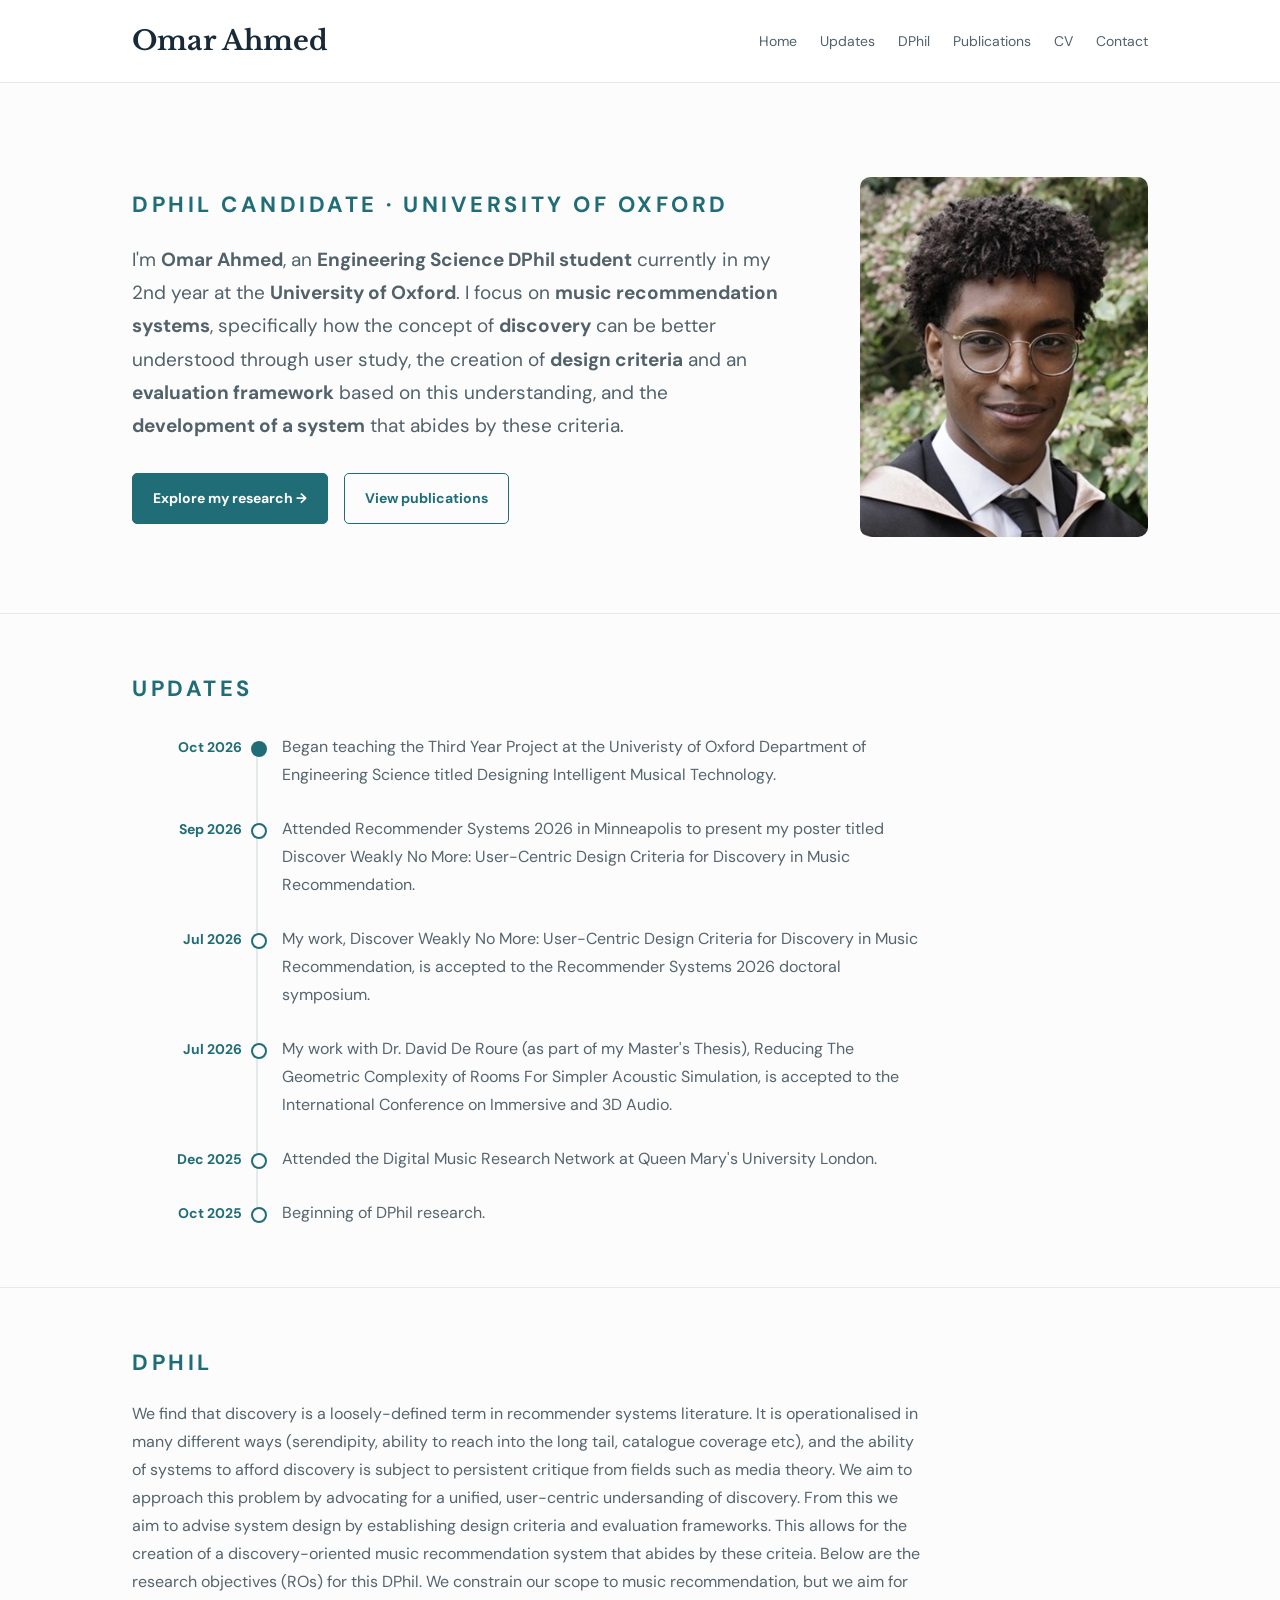
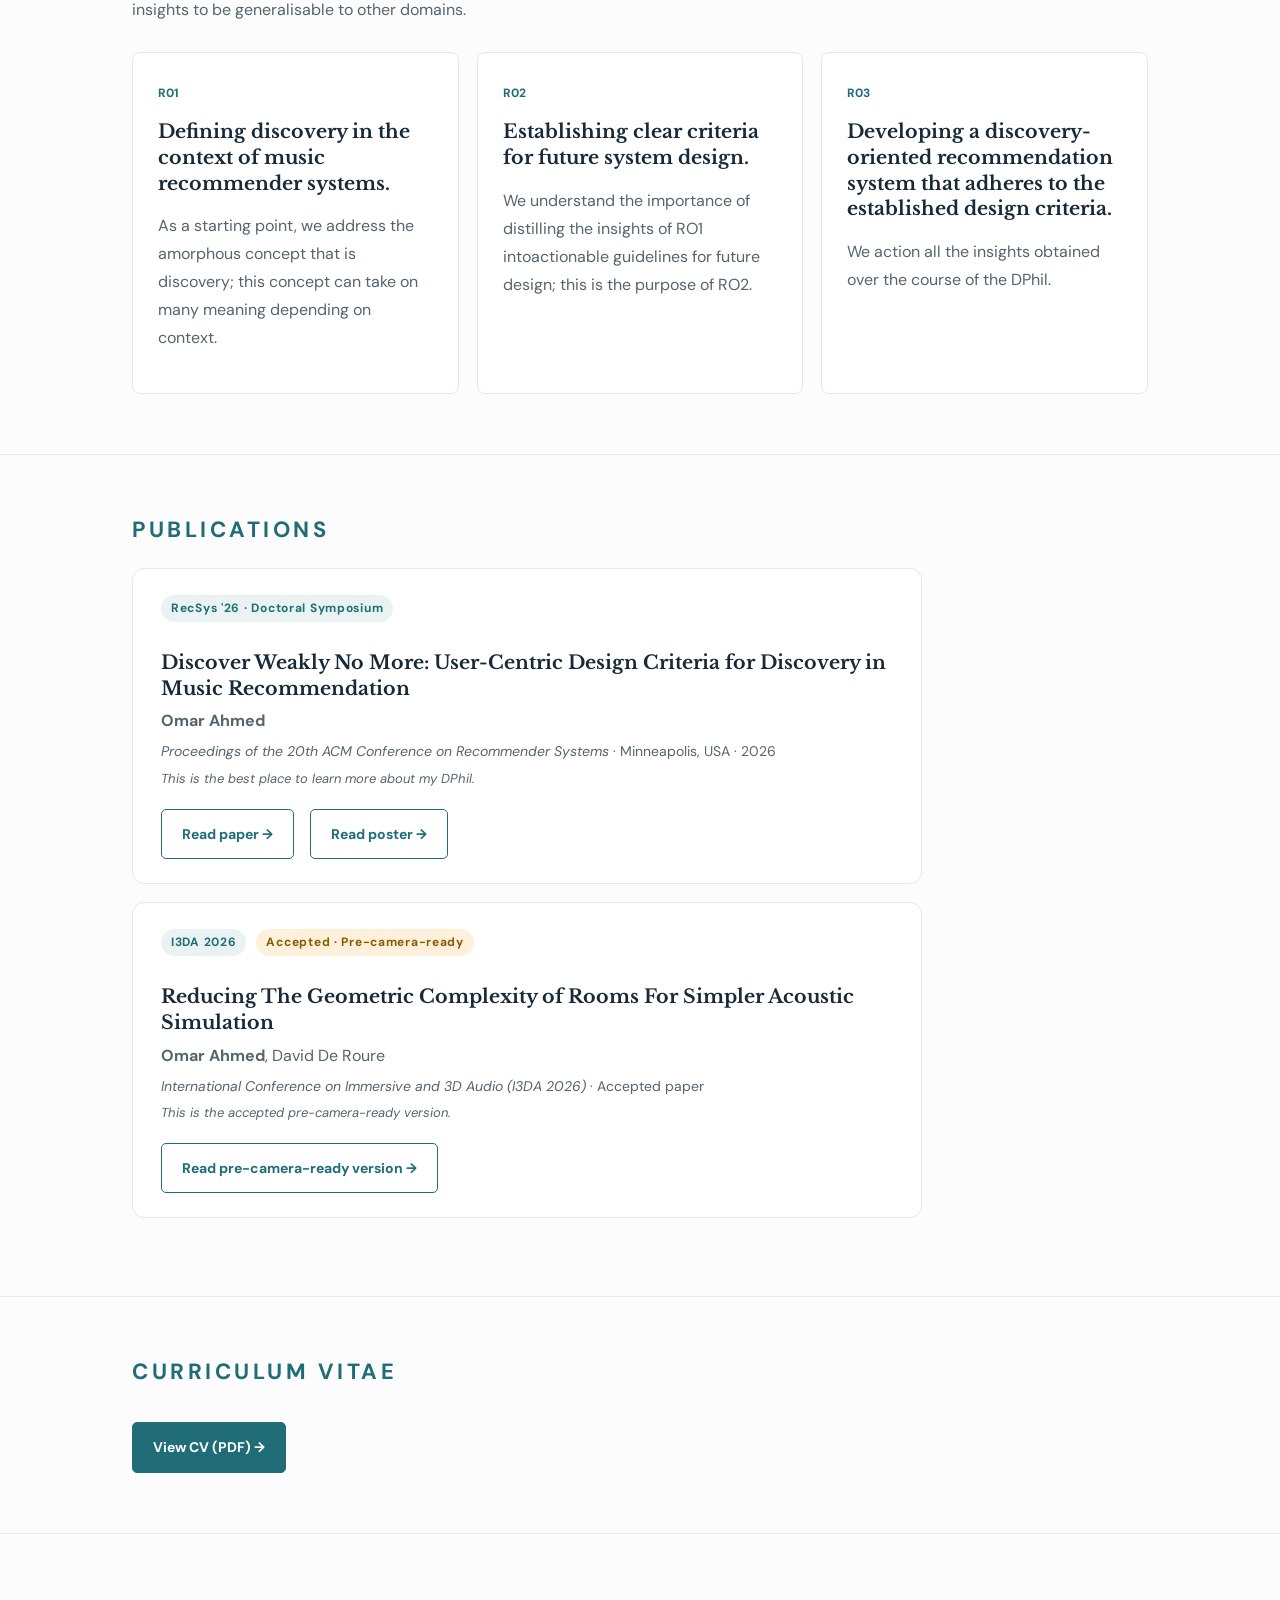
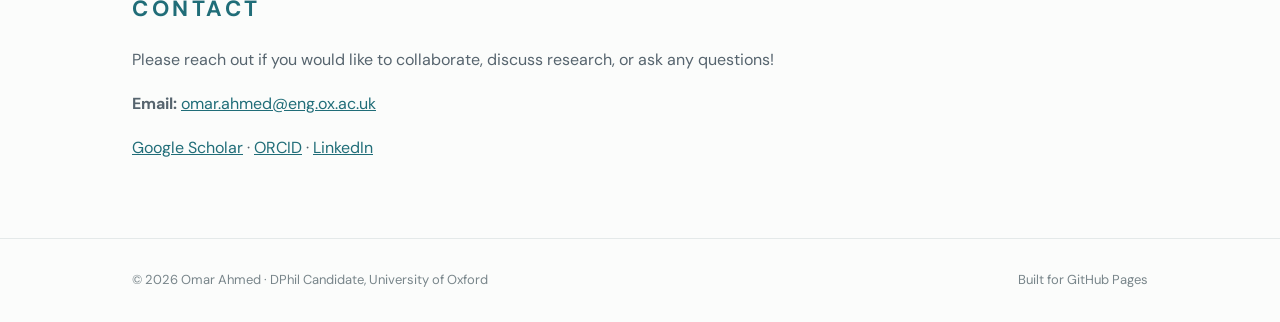
==== commit 9d5dd257: "Fixed CV pdf." ====
--- a/docs/index.html
+++ b/docs/index.html
@@ -117,7 +117,6 @@
       <div class="wrap">
         <h2 class="eyebrow">Curriculum vitae</h2>
         <div class="bodycopy">
-          <p>My full CV, including education, experience, and teaching, is available as a PDF.</p>
           <!-- The button opens docs/cv.pdf. To update your CV, replace that file (keep the name cv.pdf). -->
           <a class="btn primary" href="cv.pdf" target="_blank" rel="noopener">View CV (PDF) →</a>
         </div>
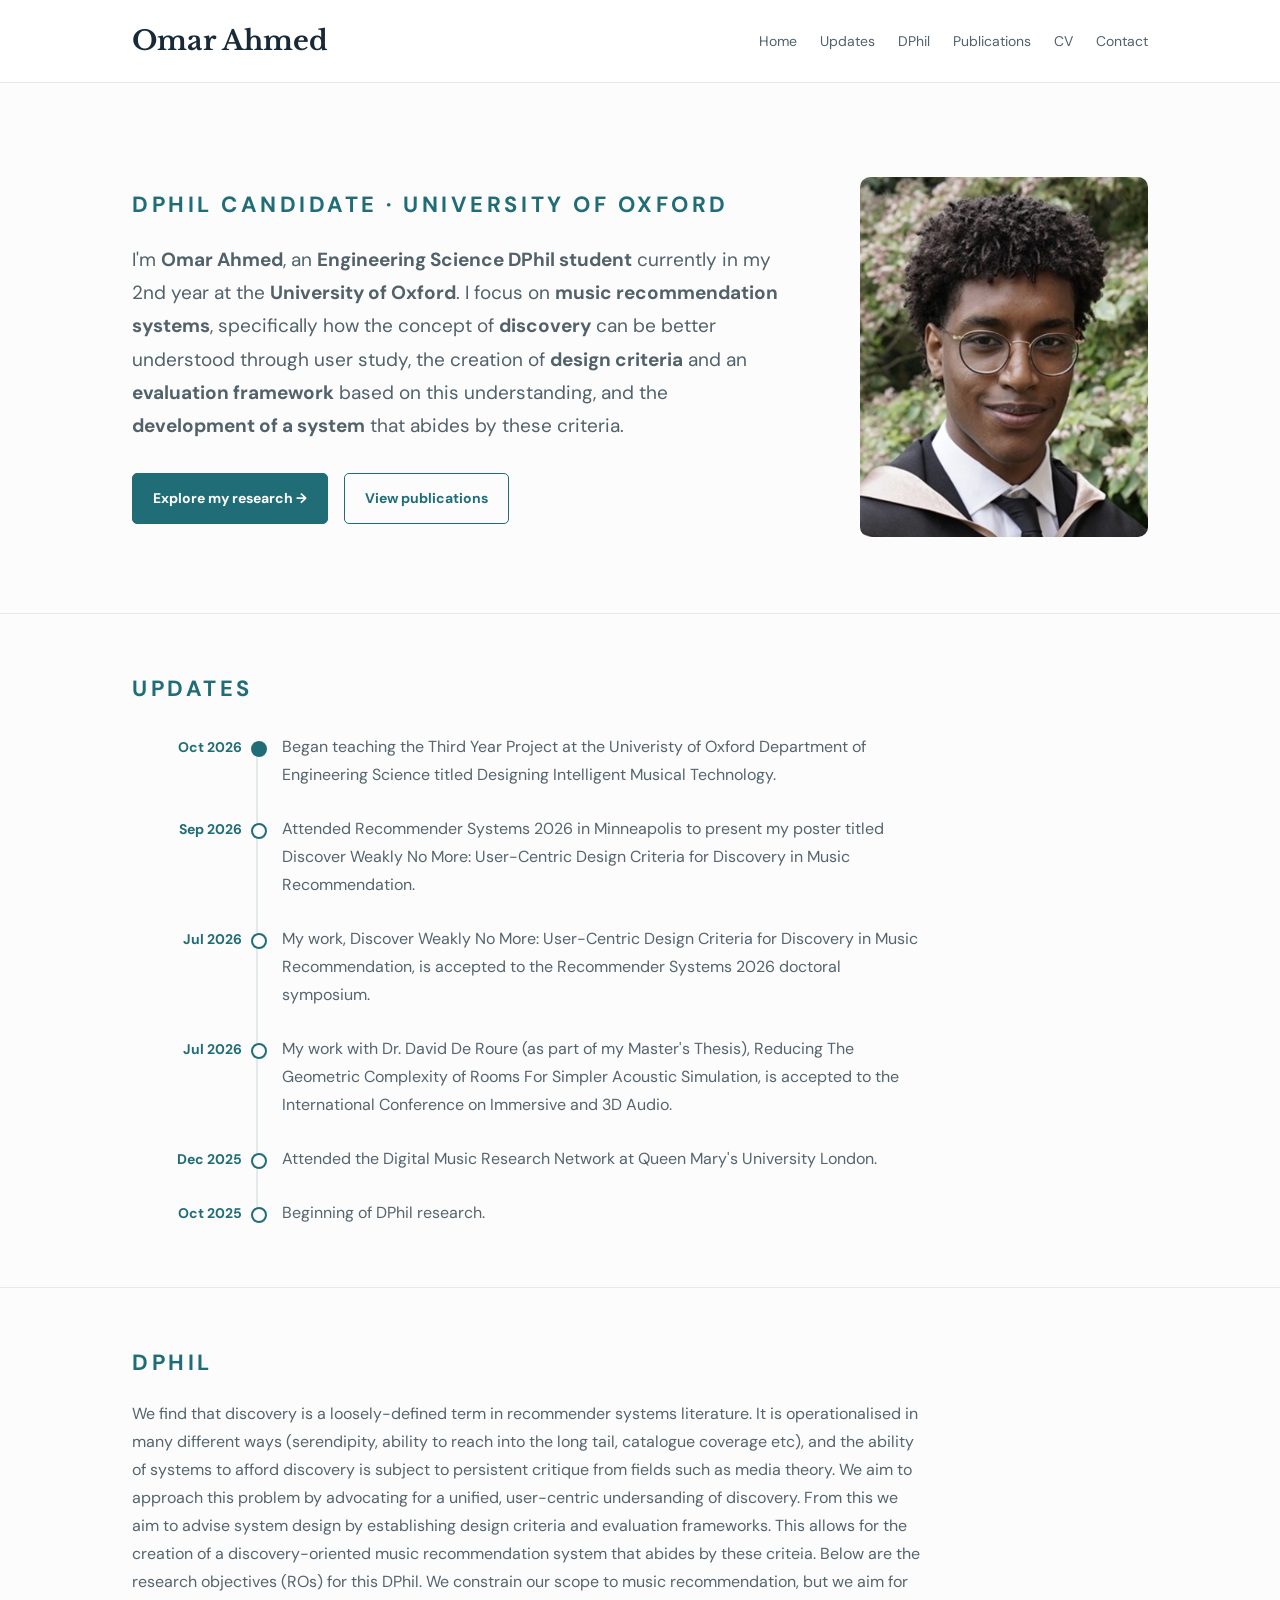
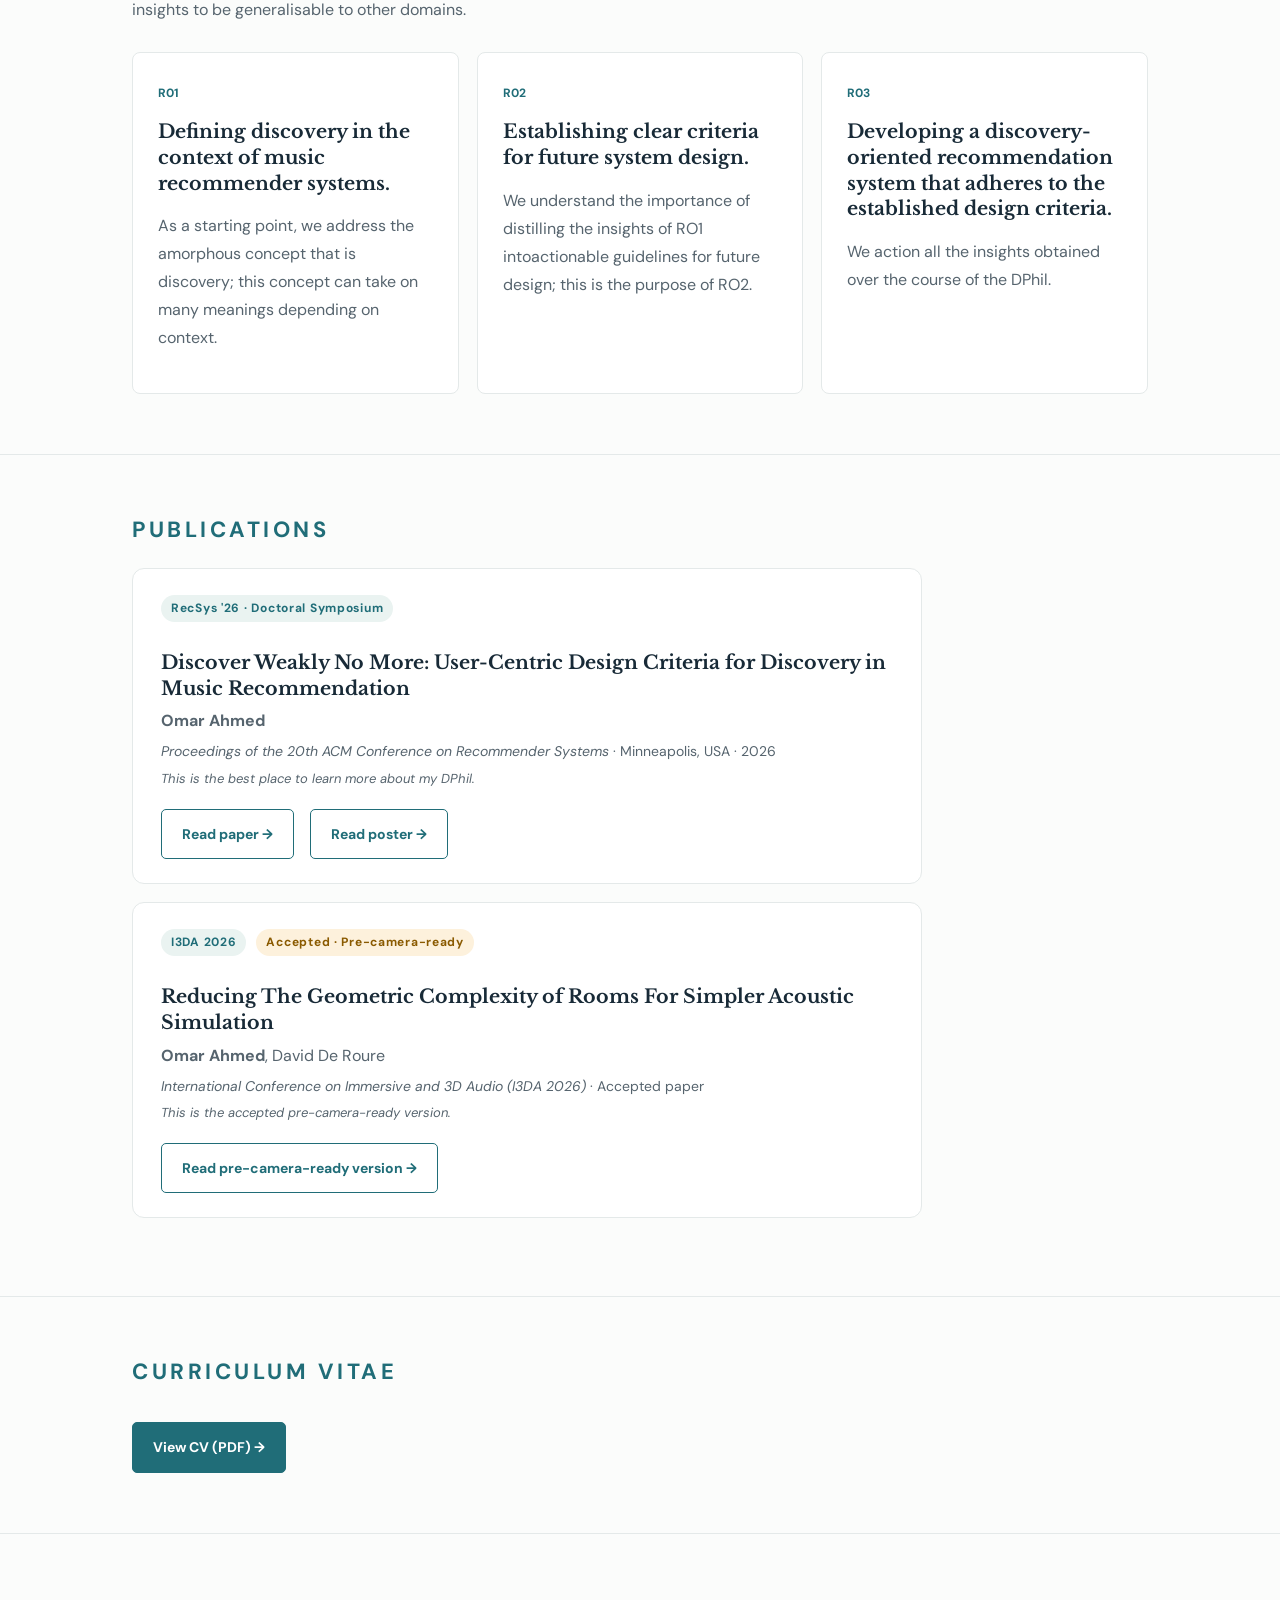
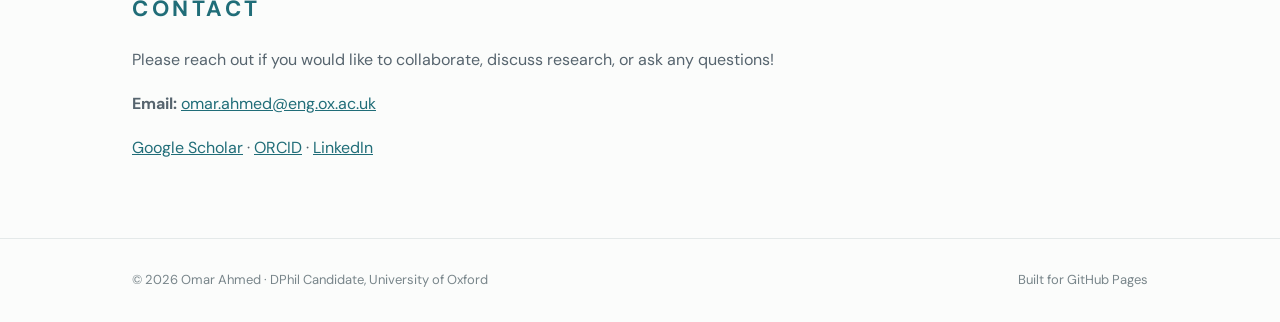
==== commit 3f029085: "Fixed typo." ====
--- a/docs/index.html
+++ b/docs/index.html
@@ -78,7 +78,7 @@
           <p>We find that discovery is a loosely-defined term in recommender systems literature. It is operationalised in many different ways (serendipity, ability to reach into the long tail, catalogue coverage etc), and the ability of systems to afford discovery is subject to persistent critique from fields such as media theory. We aim to approach this problem by advocating for a unified, user-centric undersanding of discovery. From this we aim to advise system design by establishing design criteria and evaluation frameworks. This allows for the creation of a discovery-oriented music recommendation system that abides by these criteia. Below are the research objectives (ROs) for this DPhil. We constrain our scope to music recommendation, but we aim for insights to be generalisable to other domains.</p>
         </div>
         <div class="grid">
-          <article class="card"><span>R01</span><h3>Defining discovery in the context of music recommender systems.</h3><p>As a starting point, we address the amorphous concept that is discovery; this concept can take on many meaning depending on context.</p></article>
+          <article class="card"><span>R01</span><h3>Defining discovery in the context of music recommender systems.</h3><p>As a starting point, we address the amorphous concept that is discovery; this concept can take on many meanings depending on context.</p></article>
           <article class="card"><span>R02</span><h3>Establishing clear criteria for future system design.</h3><p>We understand the importance of distilling the insights of RO1 intoactionable guidelines for future design; this is the purpose of RO2.</p></article>
           <article class="card"><span>R03</span><h3>Developing a discovery-oriented recommendation system that adheres to the established design criteria.</h3><p>We action all the insights obtained over the course of the DPhil.</p></article>
         </div>
@@ -117,8 +117,8 @@
       <div class="wrap">
         <h2 class="eyebrow">Curriculum vitae</h2>
         <div class="bodycopy">
-          <!-- The button opens docs/cv.pdf. To update your CV, replace that file (keep the name cv.pdf). -->
-          <a class="btn primary" href="cv.pdf" target="_blank" rel="noopener">View CV (PDF) →</a>
+          <!-- The button opens your CV on Google Drive. Paste the Drive share link (set to "Anyone with the link") between the quotes. -->
+          <a class="btn primary" href="https://drive.google.com/file/d/1Xs3YI3ku4wbXXdpq0bO3ZlHVxAqAouhd/view?usp=sharing" target="_blank" rel="noopener">View CV (PDF) →</a>
         </div>
       </div>
     </section>
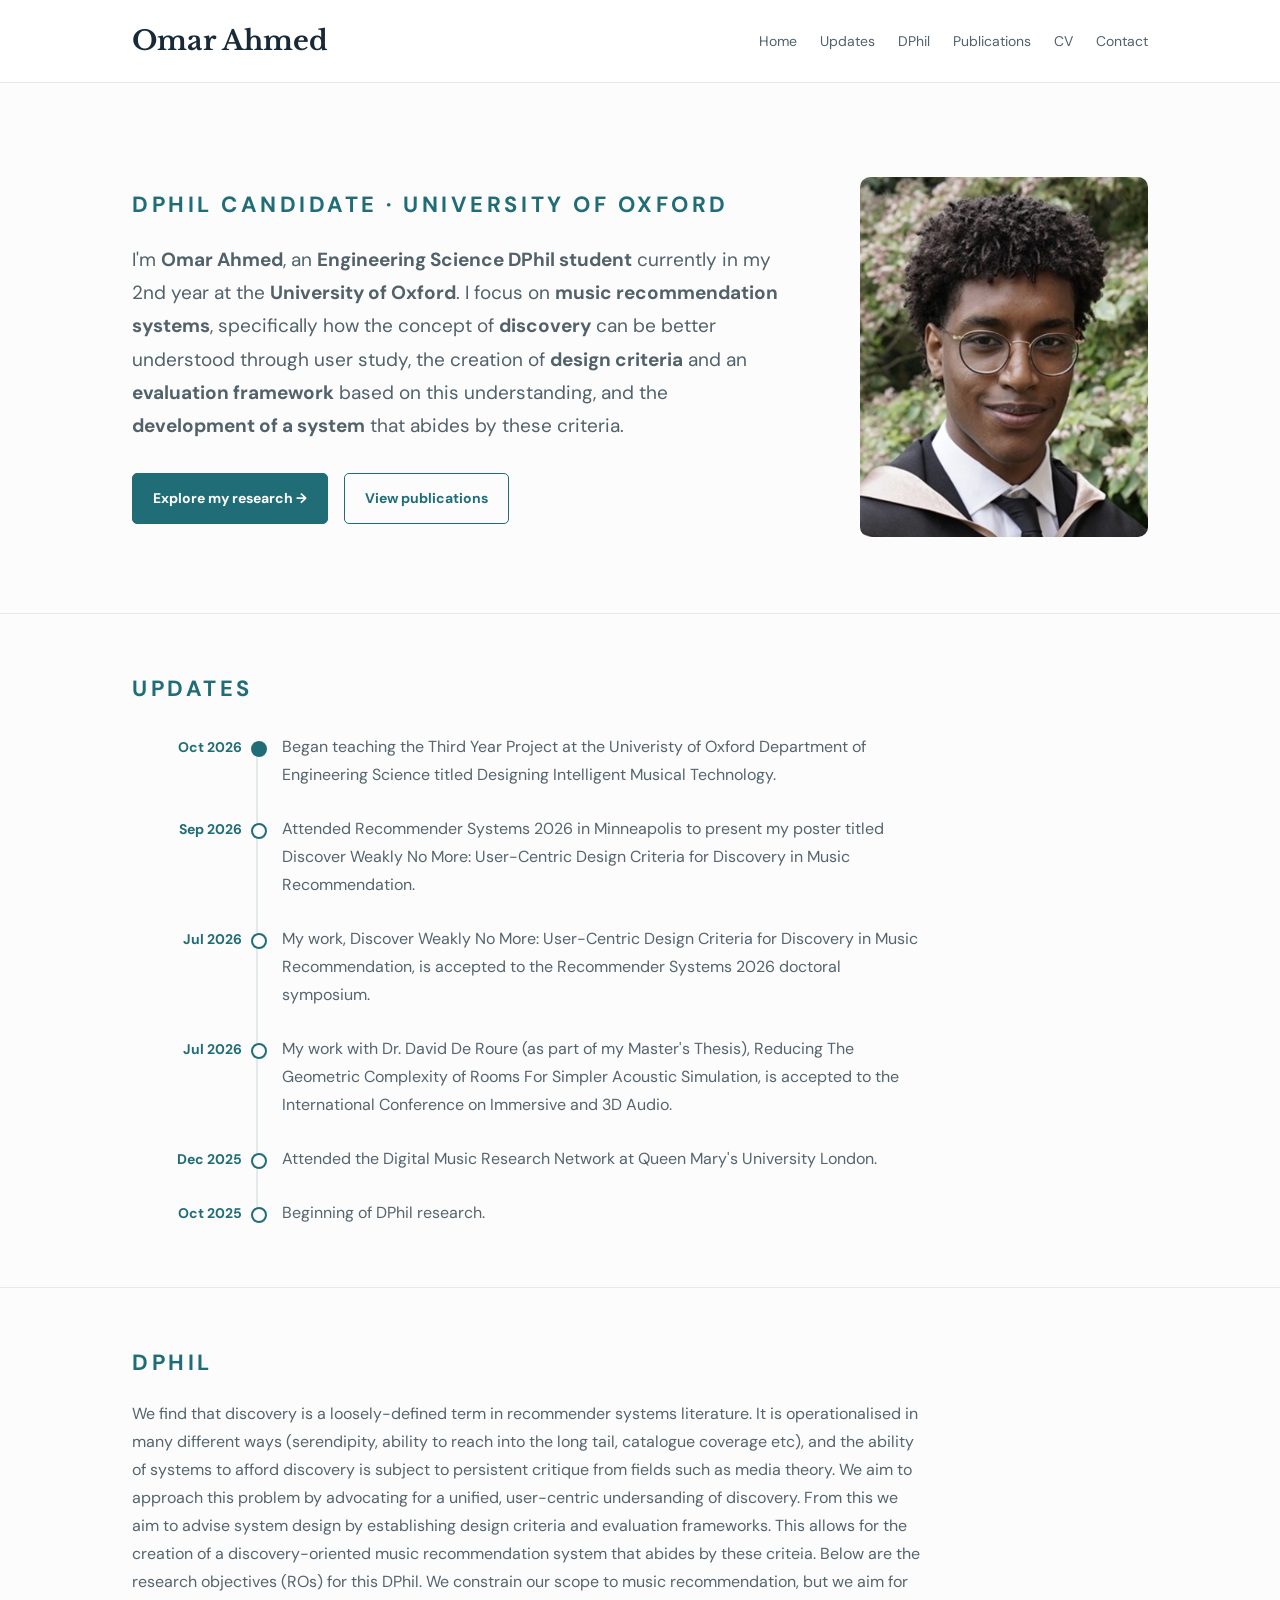
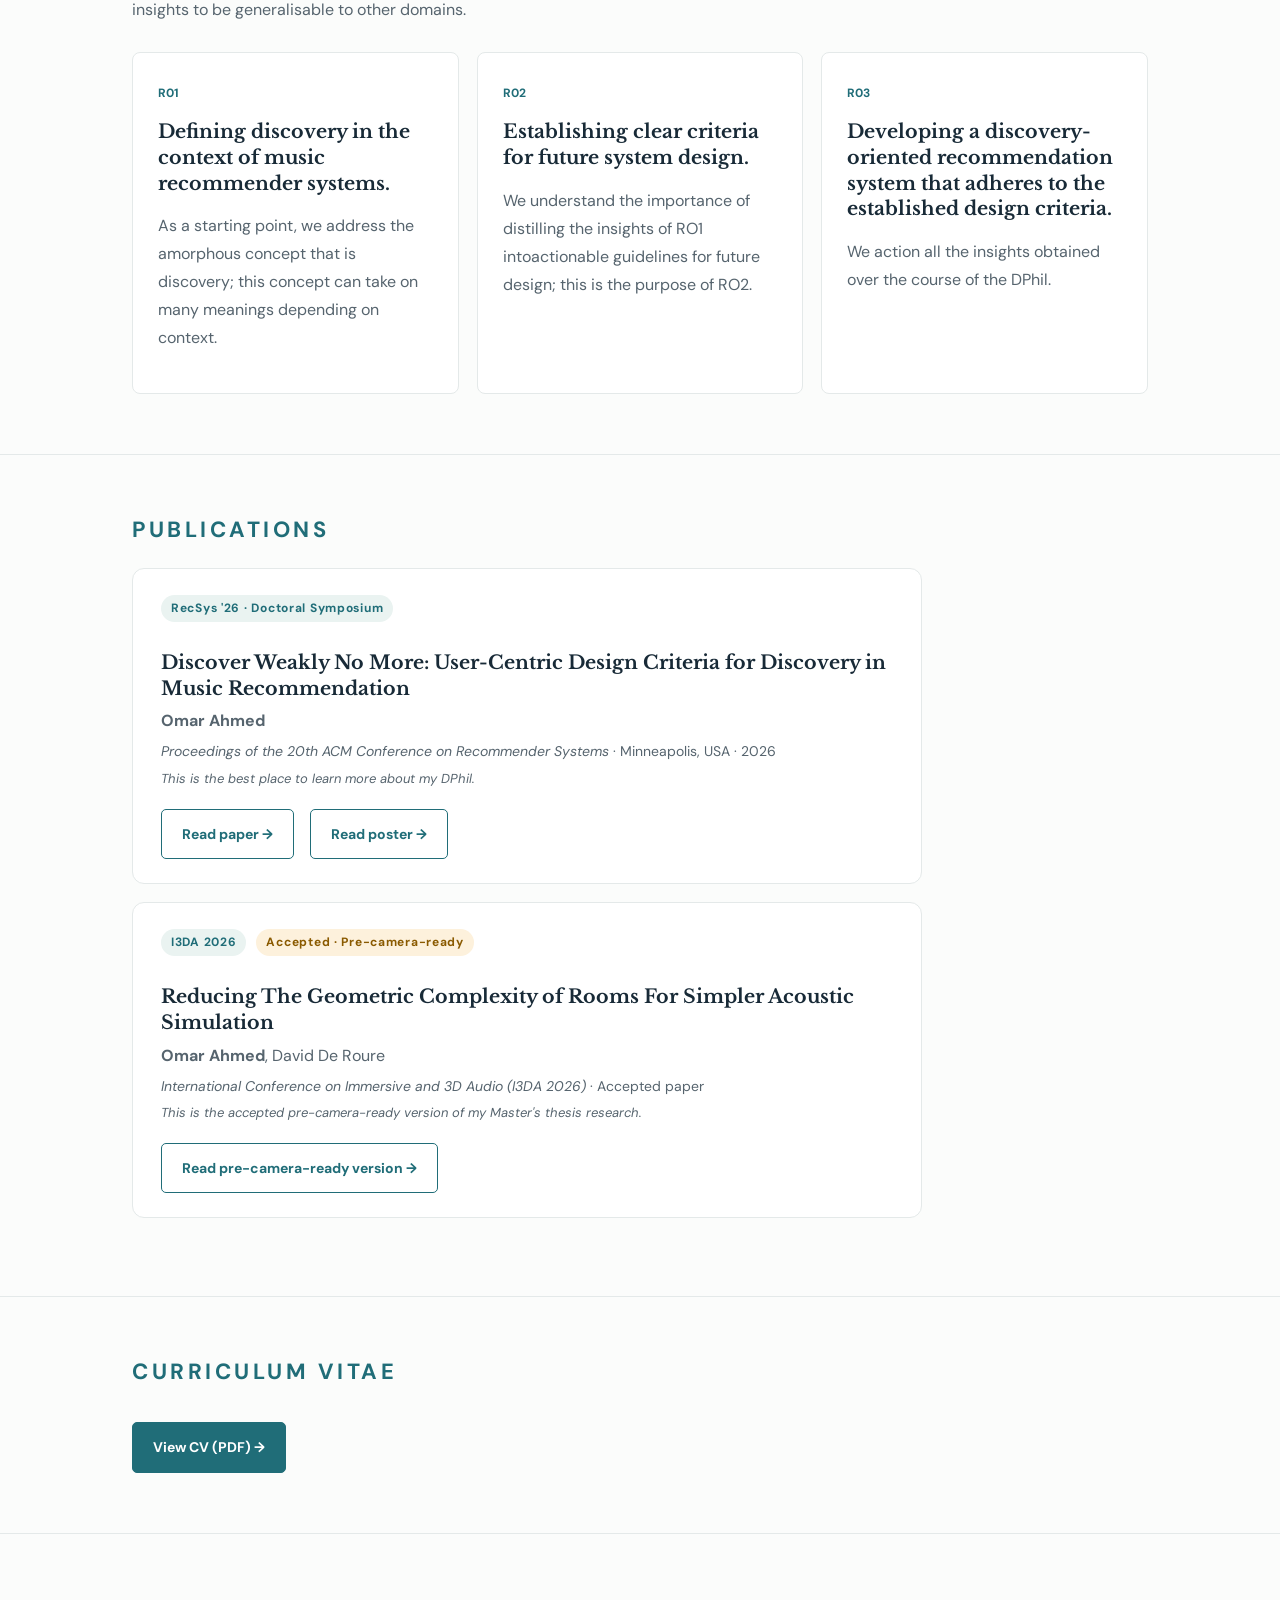
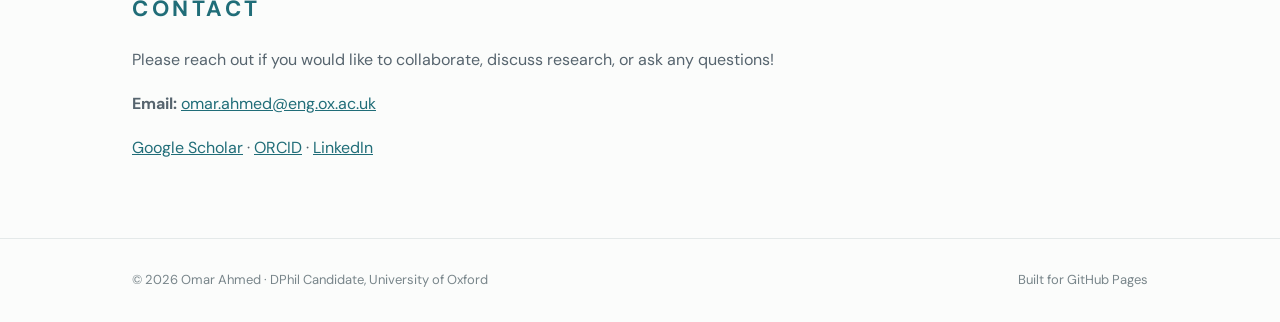
==== commit ced873ab: "Refined a sentence." ====
--- a/docs/index.html
+++ b/docs/index.html
@@ -105,7 +105,7 @@
             <h3>Reducing The Geometric Complexity of Rooms For Simpler Acoustic Simulation</h3>
             <p class="pub-authors"><strong>Omar Ahmed</strong>, David De Roure</p>
             <p class="pub-meta"><em>International Conference on Immersive and 3D Audio (I3DA 2026)</em> · Accepted paper</p>
-            <p class="pub-note">This is the accepted pre-camera-ready version.</p>
+            <p class="pub-note">This is the accepted pre-camera-ready version of my Master's thesis research.</p>
             <a class="btn" href="https://drive.google.com/file/d/1aXZH6NoQjSpm8DouuwkZsJVxv54fdjSW/view" target="_blank" rel="noopener">Read pre-camera-ready version →</a>
           </article>
         </div>
